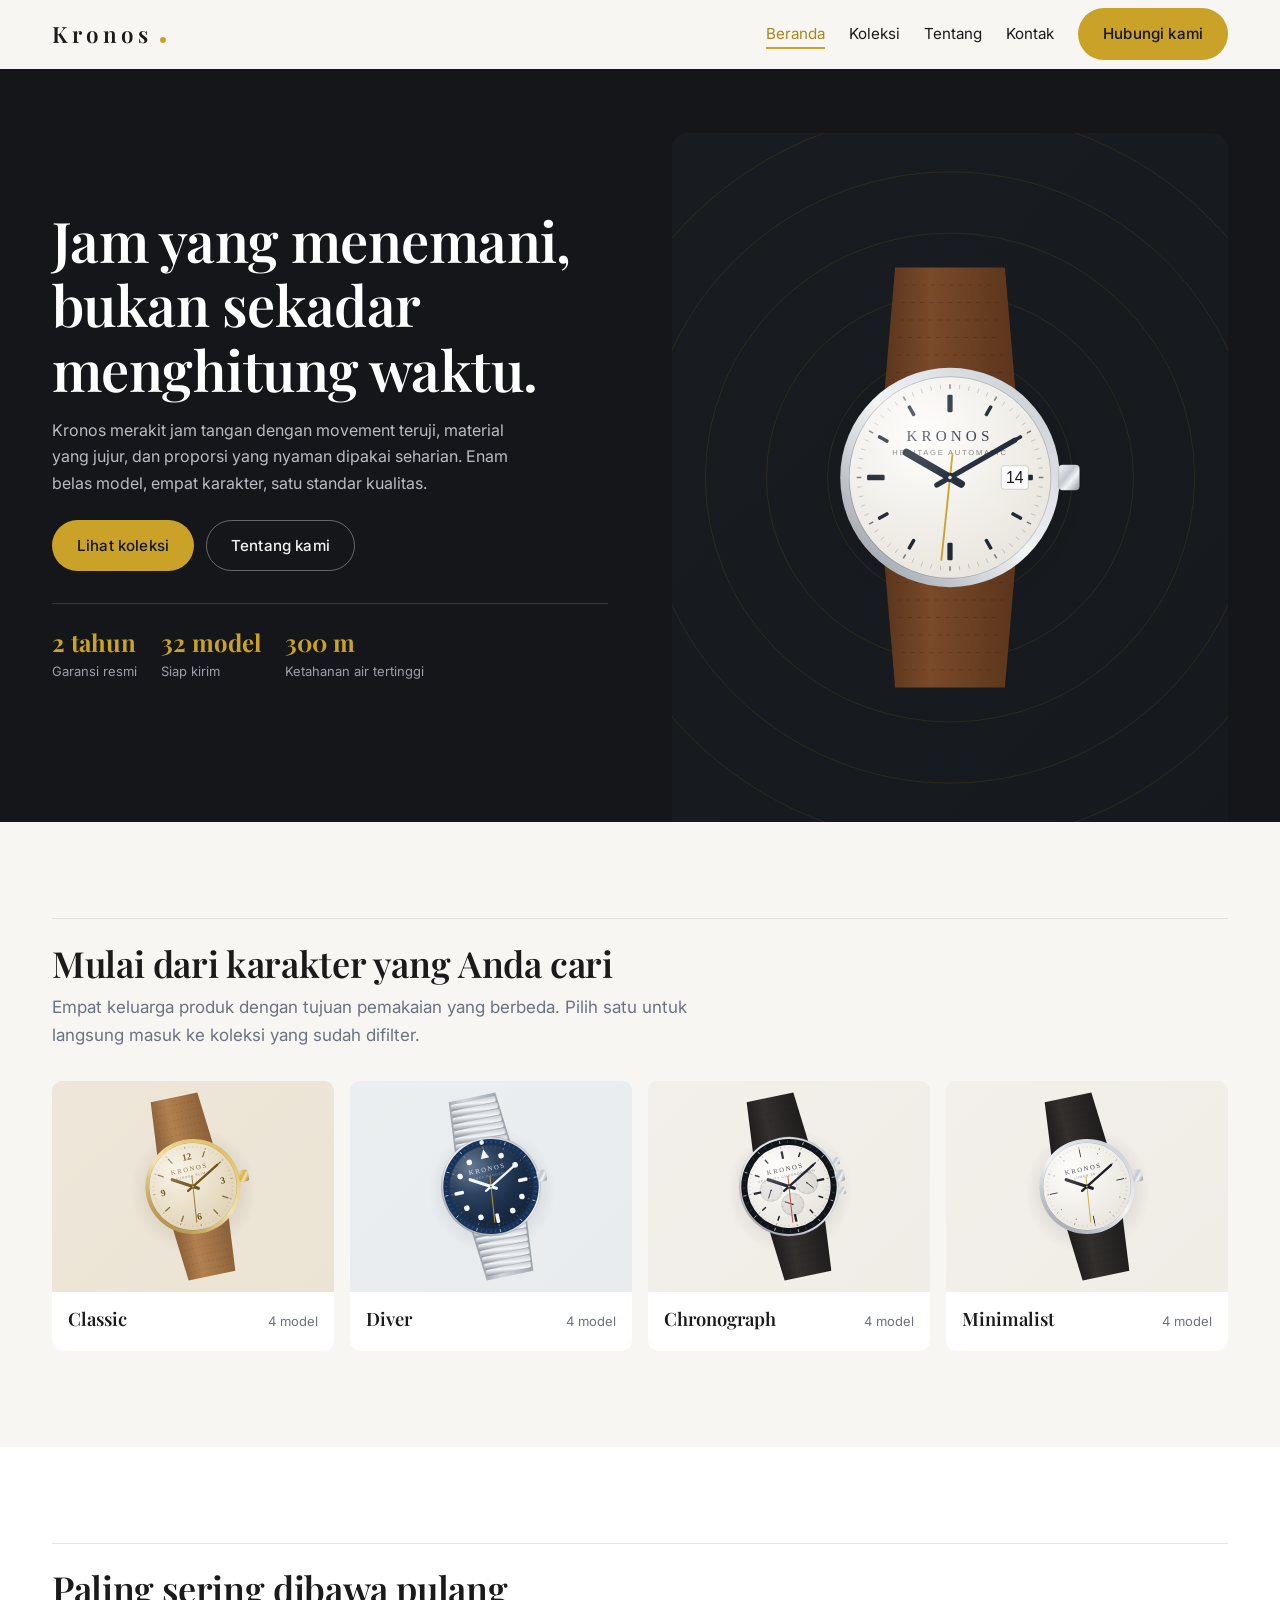
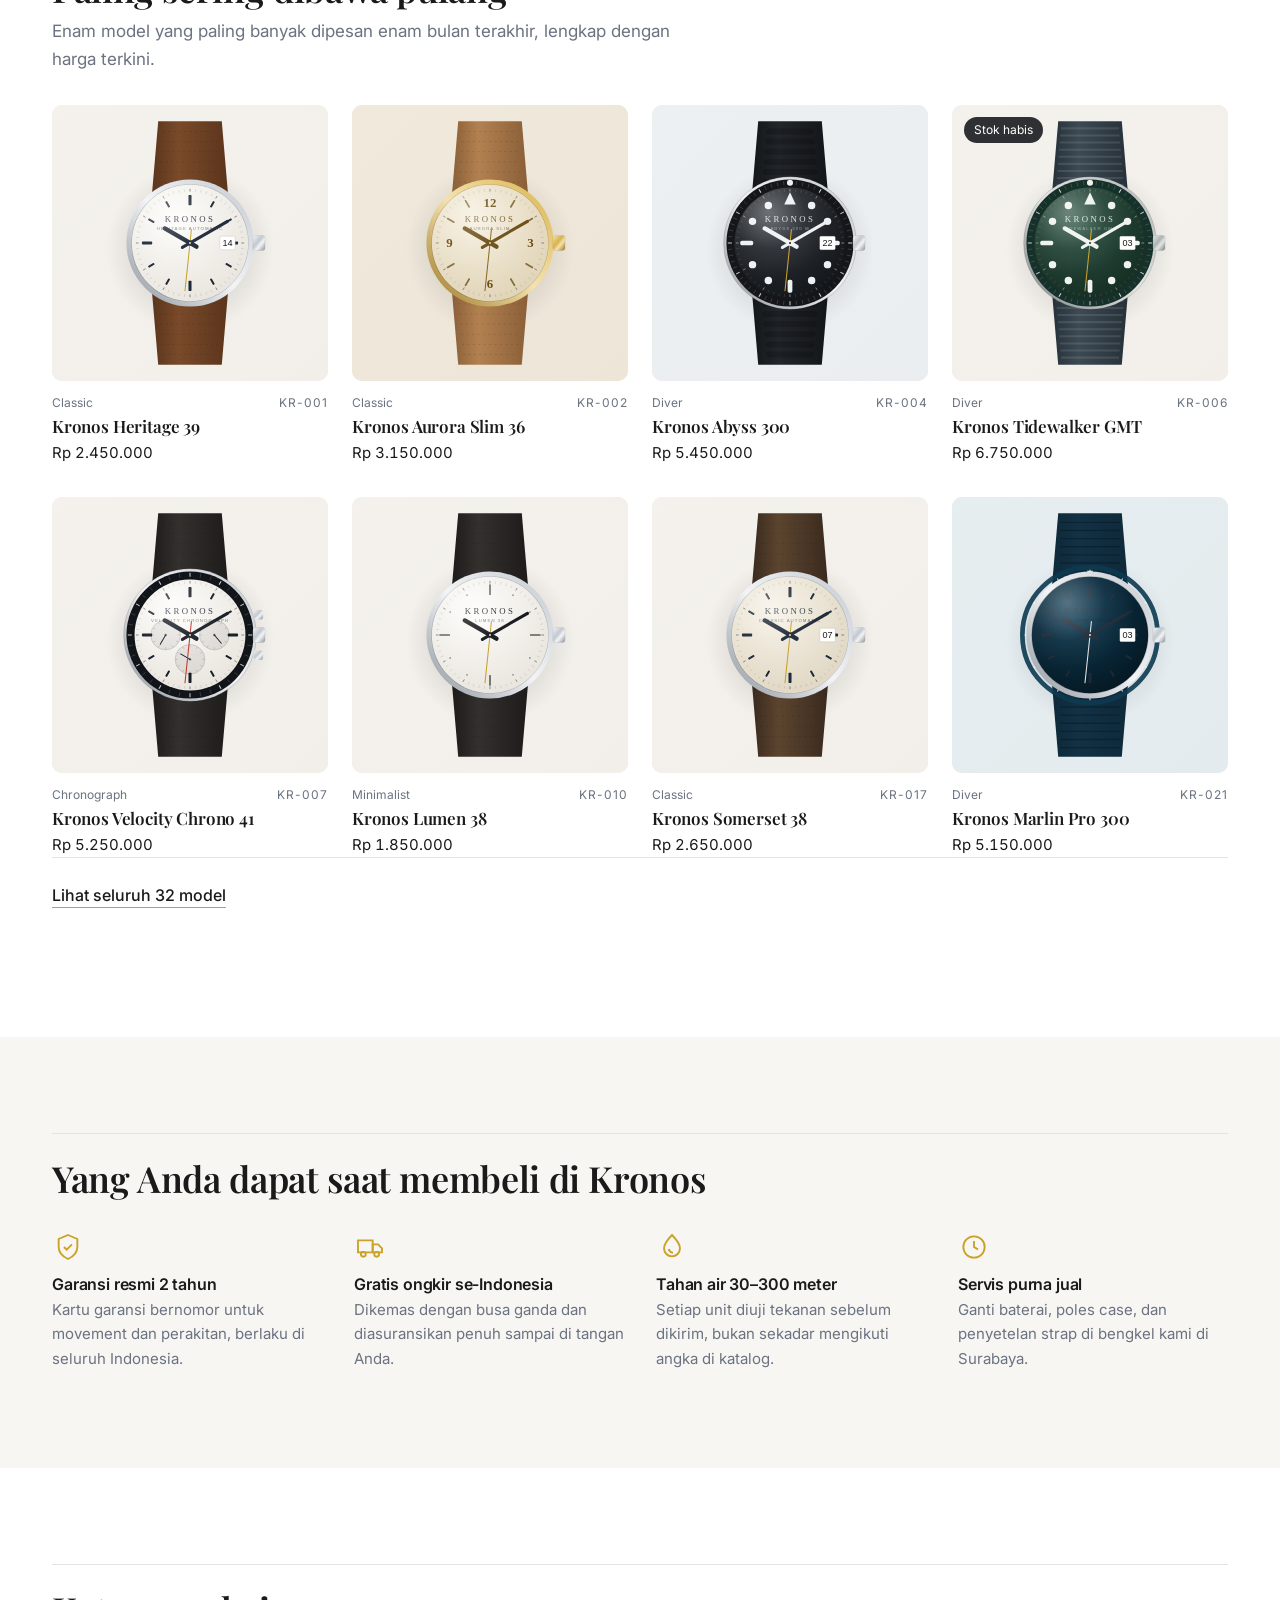
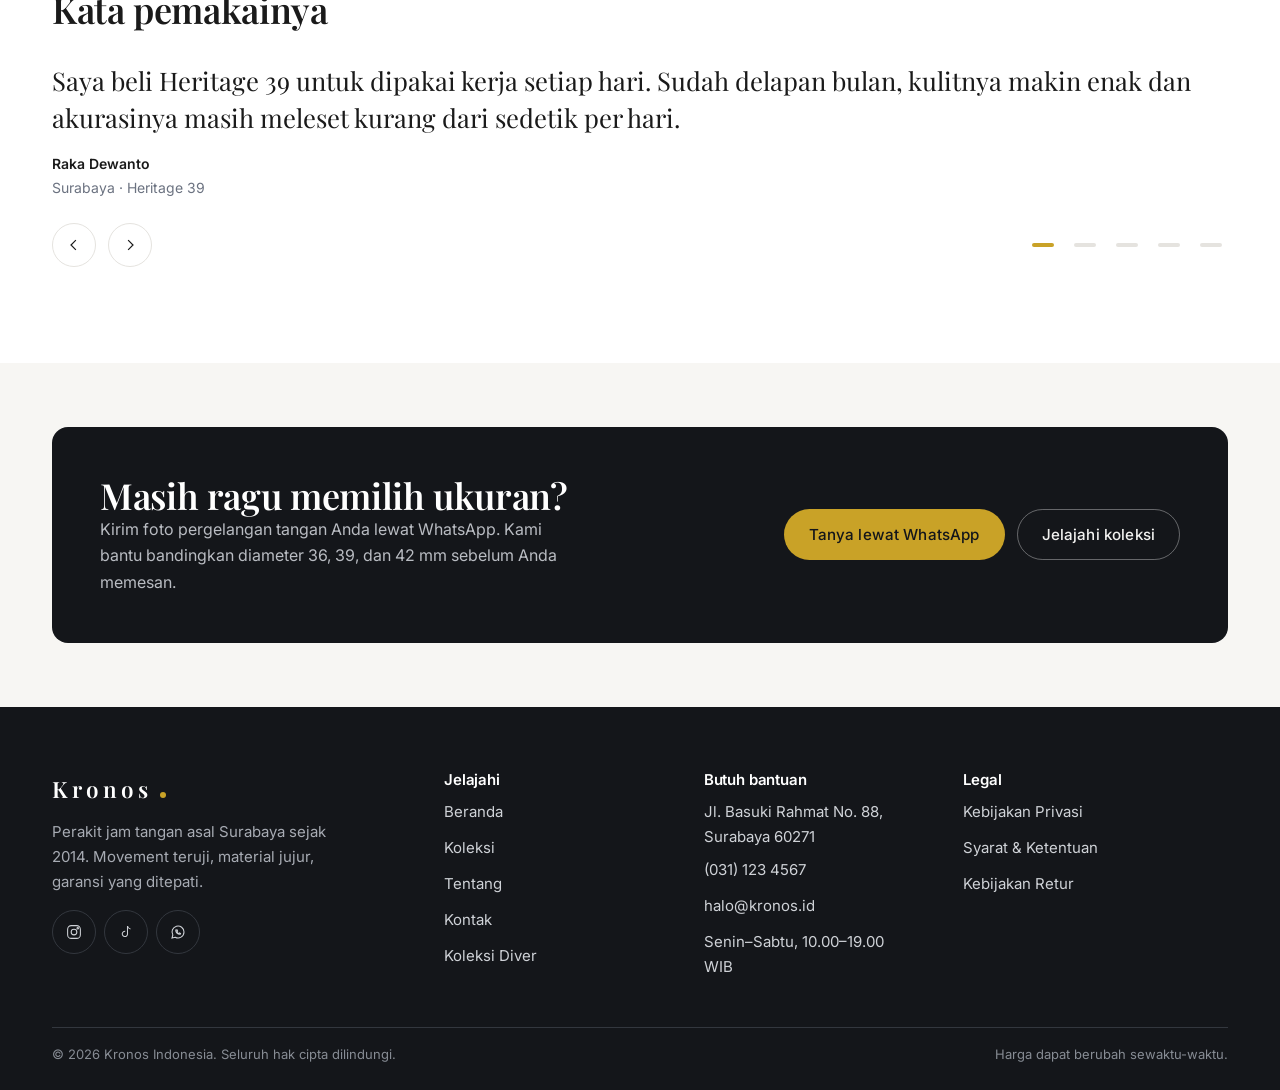
==== index.html @ e84af85e "Pindahkan file ke root folder" ====
<!DOCTYPE html>
<html lang="id">
<head>
<meta charset="UTF-8">
<meta name="viewport" content="width=device-width, initial-scale=1.0">
<title>Kronos — Jam Tangan Premium untuk Setiap Momen</title>
<meta name="description" content="Temukan koleksi jam tangan premium Kronos dengan desain abadi dan garansi resmi 2 tahun.">
<meta name="theme-color" content="#14161A">
<meta property="og:type" content="website">
<meta property="og:site_name" content="Kronos">
<meta property="og:title" content="Kronos — Jam Tangan Premium untuk Setiap Momen">
<meta property="og:description" content="Koleksi jam tangan classic, diver, chronograph, dan minimalist dengan garansi resmi 2 tahun.">
<meta property="og:image" content="assets/img/hero-kronos.svg">
<meta name="twitter:card" content="summary_large_image">
<link rel="preconnect" href="https://fonts.googleapis.com">
<link rel="preconnect" href="https://fonts.gstatic.com" crossorigin>
<link href="https://fonts.googleapis.com/css2?family=Inter:wght@400;500;600&family=Playfair+Display:wght@500;600&display=swap" rel="stylesheet">
<link rel="icon" type="image/svg+xml" href="assets/img/favicon.svg">
<link rel="stylesheet" href="css/style.css">
</head>
<body>

<a class="lewati" href="#konten">Lompat ke konten utama</a>

<header class="situs-header">
  <div class="pembungkus situs-header__isi">
    <a class="logo" href="index.html">Kronos<span class="logo__titik" aria-hidden="true"></span></a>
    <button class="hamburger" type="button" aria-expanded="false" aria-controls="menu-utama" aria-label="Buka menu">
      <span aria-hidden="true"></span><span aria-hidden="true"></span><span aria-hidden="true"></span>
    </button>
    <nav class="nav" id="menu-utama" aria-label="Navigasi utama">
      <a class="nav__tautan" href="index.html">Beranda</a>
      <a class="nav__tautan" href="koleksi.html">Koleksi</a>
      <a class="nav__tautan" href="tentang.html">Tentang</a>
      <a class="nav__tautan" href="kontak.html">Kontak</a>
      <a class="tombol tombol--utama nav__cta" href="kontak.html">Hubungi kami</a>
    </nav>
  </div>
</header>
<button class="tirai" type="button" hidden aria-label="Tutup menu"></button>

<main id="konten">

  <!-- Hero -->
  <section class="hero">
    <div class="pembungkus hero__grid">
      <div class="hero__teks">
        <h1>Jam yang menemani, bukan sekadar menghitung waktu.</h1>
        <p>Kronos merakit jam tangan dengan movement teruji, material yang jujur, dan proporsi yang nyaman dipakai seharian. Enam belas model, empat karakter, satu standar kualitas.</p>
        <div class="hero__aksi">
          <a class="tombol tombol--utama" href="koleksi.html">Lihat koleksi</a>
          <a class="tombol tombol--garis" href="tentang.html">Tentang kami</a>
        </div>
        <ul class="hero__fakta">
          <li><strong>2 tahun</strong><span>Garansi resmi</span></li>
          <li><strong>32 model</strong><span>Siap kirim</span></li>
          <li><strong>300 m</strong><span>Ketahanan air tertinggi</span></li>
        </ul>
      </div>
      <div class="hero__jam">
        <img src="assets/img/hero-kronos.svg" alt="Kronos Heritage 39 dengan dial putih dan strap kulit cokelat" width="1000" height="1240">
      </div>
    </div>
  </section>

  <!-- Kategori unggulan -->
  <section class="bagian" aria-labelledby="judul-kategori">
    <div class="pembungkus">
      <div class="kepala-bagian" data-reveal>
        <h2 id="judul-kategori">Mulai dari karakter yang Anda cari</h2>
        <p class="lede">Empat keluarga produk dengan tujuan pemakaian yang berbeda. Pilih satu untuk langsung masuk ke koleksi yang sudah difilter.</p>
      </div>
      <div class="kategori-grid" data-reveal>
        <a class="kategori" href="koleksi.html?kategori=classic">
          <img src="assets/img/kategori-classic.svg" alt="Jam tangan classic Kronos dengan angka Romawi" width="840" height="600" loading="lazy">
          <span class="kategori__label"><strong>Classic</strong><span>4 model</span></span>
        </a>
        <a class="kategori" href="koleksi.html?kategori=diver">
          <img src="assets/img/kategori-diver.svg" alt="Jam tangan diver Kronos dengan bezel putar" width="840" height="600" loading="lazy">
          <span class="kategori__label"><strong>Diver</strong><span>4 model</span></span>
        </a>
        <a class="kategori" href="koleksi.html?kategori=chronograph">
          <img src="assets/img/kategori-chronograph.svg" alt="Jam tangan chronograph Kronos dengan tiga subdial" width="840" height="600" loading="lazy">
          <span class="kategori__label"><strong>Chronograph</strong><span>4 model</span></span>
        </a>
        <a class="kategori" href="koleksi.html?kategori=minimalist">
          <img src="assets/img/kategori-minimalist.svg" alt="Jam tangan minimalist Kronos dengan dial polos" width="840" height="600" loading="lazy">
          <span class="kategori__label"><strong>Minimalist</strong><span>4 model</span></span>
        </a>
      </div>
    </div>
  </section>

  <!-- Produk pilihan -->
  <section class="bagian bagian--terang" aria-labelledby="judul-pilihan">
    <div class="pembungkus">
      <div class="kepala-bagian" data-reveal>
        <h2 id="judul-pilihan">Paling sering dibawa pulang</h2>
        <p class="lede">Enam model yang paling banyak dipesan enam bulan terakhir, lengkap dengan harga terkini.</p>
      </div>
      <div class="grid-produk" id="grid-unggulan" data-reveal></div>
      <p class="kepala-bagian" data-reveal><a class="tautan-teks" href="koleksi.html">Lihat seluruh 32 model</a></p>
    </div>
  </section>

  <!-- Value proposition -->
  <section class="bagian" aria-labelledby="judul-keunggulan">
    <div class="pembungkus">
      <div class="kepala-bagian" data-reveal>
        <h2 id="judul-keunggulan">Yang Anda dapat saat membeli di Kronos</h2>
      </div>
      <ul class="keunggulan" data-reveal>
        <li>
          <svg viewBox="0 0 24 24" fill="none" stroke="currentColor" stroke-width="1.4" aria-hidden="true"><path d="M12 3l7 3v6c0 4-3 7.2-7 9-4-1.8-7-5-7-9V6l7-3z"/><path d="M9 12l2 2 4-4"/></svg>
          <div>
            <h3>Garansi resmi 2 tahun</h3>
            <p>Kartu garansi bernomor untuk movement dan perakitan, berlaku di seluruh Indonesia.</p>
          </div>
        </li>
        <li>
          <svg viewBox="0 0 24 24" fill="none" stroke="currentColor" stroke-width="1.4" aria-hidden="true"><path d="M3 7h11v9H3z"/><path d="M14 10h4l3 3v3h-7z"/><circle cx="7" cy="17.5" r="1.8"/><circle cx="17" cy="17.5" r="1.8"/></svg>
          <div>
            <h3>Gratis ongkir se-Indonesia</h3>
            <p>Dikemas dengan busa ganda dan diasuransikan penuh sampai di tangan Anda.</p>
          </div>
        </li>
        <li>
          <svg viewBox="0 0 24 24" fill="none" stroke="currentColor" stroke-width="1.4" aria-hidden="true"><path d="M12 3s6 6.2 6 10a6 6 0 01-12 0c0-3.8 6-10 6-10z"/><path d="M9.5 13.5c.4 1.6 1.6 2.6 3.2 2.8"/></svg>
          <div>
            <h3>Tahan air 30–300 meter</h3>
            <p>Setiap unit diuji tekanan sebelum dikirim, bukan sekadar mengikuti angka di katalog.</p>
          </div>
        </li>
        <li>
          <svg viewBox="0 0 24 24" fill="none" stroke="currentColor" stroke-width="1.4" aria-hidden="true"><circle cx="12" cy="12" r="8"/><path d="M12 7.5V12l3 1.8"/></svg>
          <div>
            <h3>Servis purna jual</h3>
            <p>Ganti baterai, poles case, dan penyetelan strap di bengkel kami di Surabaya.</p>
          </div>
        </li>
      </ul>
    </div>
  </section>

  <!-- Testimoni -->
  <section class="bagian bagian--terang" aria-labelledby="judul-testimoni">
    <div class="pembungkus">
      <div class="kepala-bagian" data-reveal>
        <h2 id="judul-testimoni">Kata pemakainya</h2>
      </div>
      <div class="slider" data-reveal>
        <div class="slider__jalur" id="testimoni-jalur"></div>
        <div class="slider__kendali">
          <button class="slider__tombol" type="button" id="testimoni-sebelum" aria-label="Testimoni sebelumnya">
            <svg viewBox="0 0 24 24" width="18" height="18" fill="none" stroke="currentColor" stroke-width="1.6" aria-hidden="true"><path d="M14.5 5.5L8 12l6.5 6.5"/></svg>
          </button>
          <button class="slider__tombol" type="button" id="testimoni-sesudah" aria-label="Testimoni berikutnya">
            <svg viewBox="0 0 24 24" width="18" height="18" fill="none" stroke="currentColor" stroke-width="1.6" aria-hidden="true"><path d="M9.5 5.5L16 12l-6.5 6.5"/></svg>
          </button>
          <div class="slider__titik" id="testimoni-titik"></div>
        </div>
      </div>
    </div>
  </section>

  <!-- Banner CTA penutup -->
  <section class="bagian bagian--rapat">
    <div class="pembungkus">
      <div class="banner" data-reveal>
        <div>
          <h2>Masih ragu memilih ukuran?</h2>
          <p>Kirim foto pergelangan tangan Anda lewat WhatsApp. Kami bantu bandingkan diameter 36, 39, dan 42 mm sebelum Anda memesan.</p>
        </div>
        <div class="banner__aksi">
          <a class="tombol tombol--utama" href="https://wa.me/6281234567890" target="_blank" rel="noopener">Tanya lewat WhatsApp</a>
          <a class="tombol tombol--garis" href="koleksi.html">Jelajahi koleksi</a>
        </div>
      </div>
    </div>
  </section>

</main>

<footer class="situs-footer">
  <div class="pembungkus">
    <div class="footer__grid">
      <div class="footer__brand">
        <span class="logo">Kronos<span class="logo__titik" aria-hidden="true"></span></span>
        <p>Perakit jam tangan asal Surabaya sejak 2014. Movement teruji, material jujur, garansi yang ditepati.</p>
        <ul class="sosial">
          <li><a href="https://instagram.com" target="_blank" rel="noopener" aria-label="Instagram Kronos">
            <svg viewBox="0 0 24 24" width="18" height="18" fill="none" stroke="currentColor" stroke-width="1.4" aria-hidden="true"><rect x="3.5" y="3.5" width="17" height="17" rx="5"/><circle cx="12" cy="12" r="3.8"/><circle cx="17" cy="7" r="1"/></svg>
          </a></li>
          <li><a href="https://tiktok.com" target="_blank" rel="noopener" aria-label="TikTok Kronos">
            <svg viewBox="0 0 24 24" width="18" height="18" fill="none" stroke="currentColor" stroke-width="1.4" aria-hidden="true"><path d="M14 4v10.5a3.5 3.5 0 11-3-3.46"/><path d="M14 4c.4 2.2 1.9 3.6 4 3.9"/></svg>
          </a></li>
          <li><a href="https://wa.me/6281234567890" target="_blank" rel="noopener" aria-label="WhatsApp Kronos">
            <svg viewBox="0 0 24 24" width="18" height="18" fill="none" stroke="currentColor" stroke-width="1.4" aria-hidden="true"><path d="M20 12a8 8 0 01-11.8 7L4 20l1.1-4A8 8 0 1120 12z"/><path d="M9 9.5c0 3 2.5 5.5 5.5 5.5.6 0 1-.4 1-1l-1.6-.8-1 1c-1-.5-1.9-1.4-2.4-2.4l1-1L10.7 9c-.6 0-1 .4-1 .5z"/></svg>
          </a></li>
        </ul>
      </div>
      <nav class="footer__nav" aria-label="Navigasi footer">
        <h3>Jelajahi</h3>
        <ul class="footer__daftar">
          <li><a href="index.html">Beranda</a></li>
          <li><a href="koleksi.html">Koleksi</a></li>
          <li><a href="tentang.html">Tentang</a></li>
          <li><a href="kontak.html">Kontak</a></li>
          <li><a href="koleksi.html?kategori=diver">Koleksi Diver</a></li>
        </ul>
      </nav>
      <div class="footer__kontak">
        <h3>Butuh bantuan</h3>
        <ul class="footer__daftar">
          <li>Jl. Basuki Rahmat No. 88, Surabaya 60271</li>
          <li><a href="tel:+62311234567">(031) 123 4567</a></li>
          <li><a href="mailto:halo@kronos.id">halo@kronos.id</a></li>
          <li>Senin–Sabtu, 10.00–19.00 WIB</li>
        </ul>
      </div>
      <div class="footer__kontak">
        <h3>Legal</h3>
        <ul class="footer__daftar">
          <li><a href="kebijakan-privasi.html">Kebijakan Privasi</a></li>
          <li><a href="syarat-ketentuan.html">Syarat &amp; Ketentuan</a></li>
          <li><a href="kebijakan-retur.html">Kebijakan Retur</a></li>
        </ul>
      </div>
    </div>
    <div class="footer__bawah">
      <span>© <span data-tahun>2026</span> Kronos Indonesia. Seluruh hak cipta dilindungi.</span>
      <span>Harga dapat berubah sewaktu-waktu.</span>
    </div>
  </div>
</footer>

<button class="ke-atas" type="button" aria-label="Kembali ke atas halaman">
  <svg viewBox="0 0 24 24" width="18" height="18" fill="none" stroke="currentColor" stroke-width="1.6" aria-hidden="true"><path d="M12 19V6"/><path d="M6 11.5L12 5.5l6 6"/></svg>
</button>

<script src="js/main.js"></script>
</body>
</html>
---- css/style.css ----
/* ==========================================================================
   KRONOS — style.css
   Satu-satunya file CSS. Ditulis mobile-first.

   Daftar isi
   1.  Token & variabel
   2.  Reset & elemen dasar
   3.  Tipografi & utilitas layout
   4.  Tombol
   5.  Header & navigasi
   6.  Footer
   7.  Tombol kembali ke atas
   8.  Animasi reveal
   9.  Beranda — hero
   10. Beranda — kategori
   11. Kartu & grid produk
   12. Beranda — keunggulan, testimoni, banner CTA
   13. Koleksi — toolbar filter
   14. Detail produk
   15. Tentang
   16. Kontak
   17. Penyesuaian layar besar
   ========================================================================== */

/* ==========================================================================
   1. TOKEN & VARIABEL
   ========================================================================== */

:root {
  /* Warna */
  --c-primary: #14161a;
  --c-primary-soft: #21242a;
  --c-brass: #c9a227;
  --c-brass-dark: #a9871a;
  --c-bg: #f7f6f3;
  --c-surface: #ffffff;
  --c-surface-alt: #efece6;
  --c-text: #1a1a1a;
  --c-muted: #6b7280;
  --c-border: #e5e3df;
  --c-border-dark: #33373e;
  --c-success: #2e7d53;
  --c-error: #c0392b;

  /* Tipografi */
  --f-judul: "Playfair Display", "Iowan Old Style", Georgia, "Times New Roman", serif;
  --f-teks: "Inter", -apple-system, BlinkMacSystemFont, "Segoe UI", Roboto, Helvetica, Arial, sans-serif;

  /* Jarak */
  --s-1: 0.25rem;
  --s-2: 0.5rem;
  --s-3: 0.75rem;
  --s-4: 1rem;
  --s-5: 1.5rem;
  --s-6: 2rem;
  --s-7: 3rem;
  --s-8: 4rem;
  --s-9: 6rem;

  /* Bentuk */
  --r-sm: 6px;
  --r-md: 10px;
  --r-lg: 16px;
  --r-pil: 999px;

  /* Bayangan & transisi */
  --bayang-1: 0 1px 2px rgba(20, 22, 26, 0.05);
  --bayang-2: 0 10px 30px rgba(20, 22, 26, 0.09);
  --transisi: 0.25s ease;

  /* Layout */
  --lebar: 1240px;
  --tinggi-header: 68px;
}

/* ==========================================================================
   2. RESET & ELEMEN DASAR
   ========================================================================== */

*,
*::before,
*::after {
  box-sizing: border-box;
}

html {
  scroll-behavior: smooth;
  -webkit-text-size-adjust: 100%;
}

body {
  margin: 0;
  background-color: var(--c-bg);
  color: var(--c-text);
  font-family: var(--f-teks);
  font-size: 1rem;
  line-height: 1.65;
  overflow-x: hidden;
}

body.terkunci {
  overflow: hidden;
}

[hidden] {
  display: none !important;
}

img,
svg {
  max-width: 100%;
  height: auto;
  display: block;
}

a {
  color: inherit;
  text-decoration: none;
}

button,
input,
select,
textarea {
  font: inherit;
  color: inherit;
}

:focus-visible {
  outline: 3px solid var(--c-brass);
  outline-offset: 3px;
  border-radius: var(--r-sm);
}

::selection {
  background: var(--c-brass);
  color: var(--c-primary);
}

/* ==========================================================================
   3. TIPOGRAFI & UTILITAS LAYOUT
   ========================================================================== */

h1,
h2,
h3,
h4 {
  font-family: var(--f-judul);
  font-weight: 600;
  line-height: 1.15;
  margin: 0 0 var(--s-4);
  letter-spacing: -0.01em;
}

h1 {
  font-size: clamp(2rem, 5vw, 3.5rem);
}

h2 {
  font-size: clamp(1.5rem, 3.5vw, 2.25rem);
}

h3 {
  font-size: clamp(1.1rem, 2vw, 1.35rem);
}

p {
  margin: 0 0 var(--s-4);
}

small,
.kecil {
  font-size: 0.875rem;
}

.lede {
  color: var(--c-muted);
  max-width: 58ch;
  font-size: 1.0625rem;
}

.pembungkus {
  width: 100%;
  max-width: var(--lebar);
  margin-inline: auto;
  padding-inline: var(--s-4);
}

.bagian {
  padding-block: var(--s-8);
}

.bagian--rapat {
  padding-block: var(--s-7);
}

.bagian--gelap {
  background: var(--c-primary);
  color: #f2f2f0;
}

.bagian--terang {
  background: var(--c-surface);
}

.kepala-bagian {
  border-top: 1px solid var(--c-border);
  padding-top: var(--s-5);
  margin-bottom: var(--s-6);
}

.bagian--gelap .kepala-bagian {
  border-top-color: var(--c-border-dark);
}

.kepala-bagian h2 {
  margin-bottom: var(--s-2);
}

.kepala-bagian p {
  margin-bottom: 0;
}

.bagian--gelap .lede {
  color: #b9bcc2;
}

.tautan-teks {
  color: var(--c-text);
  border-bottom: 1px solid var(--c-brass);
  padding-bottom: 2px;
  font-weight: 500;
  transition: color var(--transisi), border-color var(--transisi);
}

.tautan-teks:hover {
  color: var(--c-brass-dark);
}

.bagian--gelap .tautan-teks {
  color: #f2f2f0;
}

.lewati {
  position: absolute;
  left: -9999px;
  top: 0;
  background: var(--c-primary);
  color: #fff;
  padding: var(--s-3) var(--s-4);
  z-index: 200;
}

.lewati:focus {
  left: var(--s-4);
  top: var(--s-2);
}

.sr-only {
  position: absolute;
  width: 1px;
  height: 1px;
  padding: 0;
  margin: -1px;
  overflow: hidden;
  clip: rect(0 0 0 0);
  white-space: nowrap;
  border: 0;
}

/* ==========================================================================
   4. TOMBOL
   ========================================================================== */

.tombol {
  display: inline-flex;
  align-items: center;
  justify-content: center;
  gap: var(--s-2);
  min-height: 46px;
  padding: var(--s-3) var(--s-5);
  border: 1px solid transparent;
  border-radius: var(--r-pil);
  font-size: 0.95rem;
  font-weight: 500;
  letter-spacing: 0.01em;
  cursor: pointer;
  text-align: center;
  transition: background-color var(--transisi), color var(--transisi),
    border-color var(--transisi), transform var(--transisi);
}

.tombol--utama {
  background: var(--c-brass);
  color: var(--c-primary);
}

.tombol--utama:hover {
  background: var(--c-brass-dark);
  color: #fff;
}

.tombol--gelap {
  background: var(--c-primary);
  color: #fff;
}

.tombol--gelap:hover {
  background: var(--c-primary-soft);
}

.tombol--garis {
  border-color: var(--c-border);
  background: transparent;
  color: var(--c-text);
}

.tombol--garis:hover {
  border-color: var(--c-primary);
}

.bagian--gelap .tombol--garis,
.banner .tombol--garis,
.hero .tombol--garis {
  border-color: rgba(255, 255, 255, 0.35);
  color: #f2f2f0;
}

.bagian--gelap .tombol--garis:hover,
.banner .tombol--garis:hover,
.hero .tombol--garis:hover {
  border-color: var(--c-brass);
  color: var(--c-brass);
}

.tombol--penuh {
  width: 100%;
}

.tombol[aria-disabled="true"] {
  opacity: 0.55;
  pointer-events: none;
}

/* ==========================================================================
   5. HEADER & NAVIGASI
   ========================================================================== */

.situs-header {
  position: sticky;
  top: 0;
  z-index: 100;
  background: var(--c-bg);
  border-bottom: 1px solid transparent;
  transform: translateY(0);
  transition: border-color var(--transisi), background-color var(--transisi),
    box-shadow var(--transisi), transform 0.32s ease;
}

.situs-header--tertaut {
  border-bottom-color: var(--c-border);
  box-shadow: var(--bayang-1);
}

.situs-header--tersembunyi {
  transform: translateY(-100%);
}

@media (prefers-reduced-motion: reduce) {
  .situs-header {
    transition: border-color var(--transisi), background-color var(--transisi);
  }
}

.situs-header__isi {
  display: flex;
  align-items: center;
  justify-content: space-between;
  gap: var(--s-4);
  min-height: var(--tinggi-header);
}

.logo {
  display: inline-flex;
  align-items: baseline;
  gap: var(--s-2);
  font-family: var(--f-judul);
  font-size: 1.4rem;
  font-weight: 600;
  letter-spacing: 0.18em;
}

.logo__titik {
  width: 6px;
  height: 6px;
  border-radius: 50%;
  background: var(--c-brass);
  display: inline-block;
}

.logo__tag {
  font-family: var(--f-teks);
  font-size: 0.6875rem;
  letter-spacing: 0.22em;
  color: var(--c-muted);
}

/* Hamburger */
.hamburger {
  display: inline-flex;
  flex-direction: column;
  justify-content: center;
  gap: 5px;
  width: 46px;
  height: 46px;
  padding: 0 11px;
  background: none;
  border: 1px solid var(--c-border);
  border-radius: var(--r-pil);
  cursor: pointer;
}

.hamburger span {
  display: block;
  height: 1.5px;
  background: var(--c-text);
  transition: transform var(--transisi), opacity var(--transisi);
}

.hamburger[aria-expanded="true"] span:nth-child(1) {
  transform: translateY(6.5px) rotate(45deg);
}

.hamburger[aria-expanded="true"] span:nth-child(2) {
  opacity: 0;
}

.hamburger[aria-expanded="true"] span:nth-child(3) {
  transform: translateY(-6.5px) rotate(-45deg);
}

/* Navigasi mobile: panel geser */
.nav {
  position: fixed;
  inset: 0 0 0 auto;
  width: min(84vw, 340px);
  background: var(--c-surface);
  border-left: 1px solid var(--c-border);
  padding: calc(var(--tinggi-header) + var(--s-5)) var(--s-5) var(--s-6);
  transform: translateX(100%);
  transition: transform 0.3s ease;
  overflow-y: auto;
  z-index: 110;
  display: flex;
  flex-direction: column;
  gap: var(--s-2);
}

.nav--terbuka {
  transform: translateX(0);
}

.nav__tautan {
  display: flex;
  align-items: center;
  min-height: 48px;
  padding: var(--s-2) 0;
  font-size: 1.05rem;
  border-bottom: 1px solid var(--c-border);
  transition: color var(--transisi);
}

.nav__tautan--aktif {
  color: var(--c-brass-dark);
}

.nav__cta {
  margin-top: var(--s-4);
}

.tirai {
  position: fixed;
  inset: 0;
  background: rgba(20, 22, 26, 0.45);
  z-index: 95;
  border: 0;
  padding: 0;
  cursor: pointer;
}

@media (min-width: 768px) {
  .hamburger,
  .tirai {
    display: none;
  }

  .nav {
    position: static;
    width: auto;
    transform: none;
    background: none;
    border: 0;
    padding: 0;
    flex-direction: row;
    align-items: center;
    gap: var(--s-5);
    z-index: auto;
  }

  .nav__tautan {
    min-height: 40px;
    border-bottom: 0;
    font-size: 0.95rem;
    position: relative;
  }

  .nav__tautan::after {
    content: "";
    position: absolute;
    left: 0;
    right: 100%;
    bottom: 6px;
    height: 1.5px;
    background: var(--c-brass);
    transition: right var(--transisi);
  }

  .nav__tautan:hover::after,
  .nav__tautan--aktif::after {
    right: 0;
  }

  .nav__cta {
    margin-top: 0;
  }
}

/* ==========================================================================
   6. FOOTER
   ========================================================================== */

.situs-footer {
  background: var(--c-primary);
  color: #cfd2d7;
  padding-block: var(--s-8) var(--s-5);
  font-size: 0.9375rem;
}

.situs-footer h3 {
  font-family: var(--f-teks);
  font-size: 0.9375rem;
  font-weight: 600;
  color: #fff;
  margin-bottom: var(--s-3);
}

.footer__grid {
  display: grid;
  gap: var(--s-6);
}

.footer__brand .logo {
  color: #fff;
  margin-bottom: var(--s-3);
}

.footer__brand p {
  max-width: 34ch;
  color: #a7abb3;
}

.footer__daftar {
  list-style: none;
  margin: 0;
  padding: 0;
  display: grid;
  gap: var(--s-2);
}

.footer__daftar a {
  display: inline-block;
  min-height: 28px;
  transition: color var(--transisi);
}

.footer__daftar a:hover {
  color: var(--c-brass);
}

.sosial {
  display: flex;
  gap: var(--s-2);
  list-style: none;
  margin: var(--s-4) 0 0;
  padding: 0;
}

.sosial a {
  display: inline-flex;
  align-items: center;
  justify-content: center;
  width: 44px;
  height: 44px;
  border: 1px solid var(--c-border-dark);
  border-radius: 50%;
  transition: border-color var(--transisi), color var(--transisi);
}

.sosial a:hover {
  border-color: var(--c-brass);
  color: var(--c-brass);
}

.footer__bawah {
  margin-top: var(--s-7);
  padding-top: var(--s-4);
  border-top: 1px solid var(--c-border-dark);
  display: flex;
  flex-wrap: wrap;
  gap: var(--s-2) var(--s-5);
  justify-content: space-between;
  color: #878c94;
  font-size: 0.8125rem;
}

@media (min-width: 640px) {
  .footer__grid {
    grid-template-columns: 1.3fr 0.8fr 0.8fr 1fr;
    gap: var(--s-7);
  }
}

/* ==========================================================================
   7. TOMBOL KEMBALI KE ATAS
   ========================================================================== */

.ke-atas {
  position: fixed;
  right: var(--s-4);
  bottom: var(--s-4);
  width: 46px;
  height: 46px;
  border-radius: 50%;
  border: 1px solid var(--c-border);
  background: var(--c-surface);
  color: var(--c-text);
  box-shadow: var(--bayang-2);
  cursor: pointer;
  display: grid;
  place-items: center;
  opacity: 0;
  visibility: hidden;
  transform: translateY(10px);
  transition: opacity var(--transisi), transform var(--transisi), visibility var(--transisi);
  z-index: 90;
}

.ke-atas--tampil {
  opacity: 1;
  visibility: visible;
  transform: translateY(0);
}

/* ==========================================================================
   8. ANIMASI REVEAL
   ========================================================================== */

[data-reveal] {
  opacity: 0;
  transform: translateY(14px);
  transition: opacity 0.6s ease, transform 0.6s ease;
}

[data-reveal].tampil {
  opacity: 1;
  transform: none;
}

@media (prefers-reduced-motion: reduce) {
  html {
    scroll-behavior: auto;
  }

  *,
  *::before,
  *::after {
    animation-duration: 0.001ms !important;
    transition-duration: 0.001ms !important;
  }

  [data-reveal] {
    opacity: 1;
    transform: none;
  }
}

/* ==========================================================================
   9. BERANDA — HERO
   ========================================================================== */

.hero {
  background: var(--c-primary);
  color: #f2f2f0;
  padding-block: var(--s-7) 0;
  overflow: hidden;
}

.hero__grid {
  display: grid;
  gap: var(--s-6);
  align-items: center;
}

.hero__jam {
  order: -1;
  justify-self: center;
  width: min(100%, 420px);
}

.hero__jam img {
  width: 100%;
  border-radius: var(--r-lg) var(--r-lg) 0 0;
}

.hero h1 {
  color: #fff;
  margin-bottom: var(--s-4);
}

.hero__teks p {
  color: #b9bcc2;
  max-width: 48ch;
}

.hero__aksi {
  display: flex;
  flex-wrap: wrap;
  gap: var(--s-3);
  margin-top: var(--s-5);
}

.hero__fakta {
  display: flex;
  flex-wrap: wrap;
  gap: var(--s-5);
  margin: var(--s-6) 0 var(--s-7);
  padding-top: var(--s-5);
  border-top: 1px solid var(--c-border-dark);
  list-style: none;
  padding-inline: 0;
  padding-bottom: 0;
}

.hero__fakta strong {
  display: block;
  font-family: var(--f-judul);
  font-size: 1.5rem;
  color: var(--c-brass);
  line-height: 1.2;
}

.hero__fakta span {
  font-size: 0.8125rem;
  color: #9ba0a8;
}

@media (min-width: 900px) {
  .hero {
    padding-block: var(--s-8) 0;
  }

  .hero__grid {
    grid-template-columns: 1fr 1fr;
    gap: var(--s-8);
  }

  .hero__jam {
    order: 0;
    width: 100%;
    max-width: none;
  }

  .hero__fakta {
    margin-bottom: var(--s-8);
  }
}

/* ==========================================================================
   10. BERANDA — KATEGORI
   ========================================================================== */

.kategori-grid {
  display: grid;
  gap: var(--s-4);
  grid-template-columns: repeat(2, 1fr);
}

.kategori {
  position: relative;
  display: block;
  border-radius: var(--r-md);
  overflow: hidden;
  background: var(--c-surface-alt);
  transition: transform var(--transisi), box-shadow var(--transisi);
}

.kategori img {
  width: 100%;
  aspect-ratio: 4 / 3;
  object-fit: cover;
}

.kategori__label {
  display: flex;
  align-items: baseline;
  justify-content: space-between;
  gap: var(--s-2);
  padding: var(--s-3) var(--s-4) var(--s-4);
  background: var(--c-surface);
}

.kategori__label strong {
  font-family: var(--f-judul);
  font-size: 1.15rem;
  font-weight: 600;
}

.kategori__label span {
  font-size: 0.8125rem;
  color: var(--c-muted);
}

@media (hover: hover) {
  .kategori:hover {
    transform: translateY(-4px);
    box-shadow: var(--bayang-2);
  }
}

@media (min-width: 900px) {
  .kategori-grid {
    grid-template-columns: repeat(4, 1fr);
  }
}

/* ==========================================================================
   11. KARTU & GRID PRODUK
   ========================================================================== */

.grid-produk {
  display: grid;
  gap: var(--s-5) var(--s-4);
  grid-template-columns: repeat(2, 1fr);
  list-style: none;
  margin: 0;
  padding: 0;
}

.kartu {
  position: relative;
}

.kartu__tautan {
  display: block;
}

.kartu__gambar {
  position: relative;
  border-radius: var(--r-md);
  overflow: hidden;
  background: var(--c-surface-alt);
  aspect-ratio: 1 / 1;
  transition: transform var(--transisi), box-shadow var(--transisi);
}

.kartu__gambar img {
  width: 100%;
  height: 100%;
  object-fit: cover;
  transition: transform 0.45s ease;
}

.kartu__stok {
  position: absolute;
  left: var(--s-3);
  top: var(--s-3);
  background: rgba(20, 22, 26, 0.88);
  color: #fff;
  font-size: 0.75rem;
  padding: 3px 10px;
  border-radius: var(--r-pil);
}

.kartu__isi {
  padding-top: var(--s-3);
}

.kartu__meta {
  display: flex;
  align-items: center;
  gap: var(--s-2);
  justify-content: space-between;
  font-size: 0.75rem;
  color: var(--c-muted);
  margin-bottom: var(--s-1);
}

.kartu__kode {
  letter-spacing: 0.08em;
  color: var(--c-muted);
}

.kartu__nama {
  font-size: 1.0625rem;
  margin-bottom: var(--s-1);
}

.kartu__harga {
  margin: 0;
  font-size: 0.9375rem;
  font-variant-numeric: tabular-nums;
}

@media (hover: hover) {
  .kartu:hover .kartu__gambar {
    transform: translateY(-4px);
    box-shadow: var(--bayang-2);
  }

  .kartu:hover .kartu__gambar img {
    transform: scale(1.06);
  }
}

@media (min-width: 768px) {
  .grid-produk {
    grid-template-columns: repeat(3, 1fr);
    gap: var(--s-6) var(--s-5);
  }
}

@media (min-width: 1024px) {
  .grid-produk {
    grid-template-columns: repeat(4, 1fr);
  }
}

/* ==========================================================================
   12. BERANDA — KEUNGGULAN, TESTIMONI, BANNER CTA
   ========================================================================== */

.keunggulan {
  display: grid;
  gap: var(--s-5);
  list-style: none;
  margin: 0;
  padding: 0;
}

.keunggulan li {
  display: grid;
  grid-template-columns: 40px 1fr;
  gap: var(--s-4);
  align-items: start;
}

.keunggulan svg {
  width: 32px;
  height: 32px;
  color: var(--c-brass);
}

.keunggulan h3 {
  font-family: var(--f-teks);
  font-size: 1rem;
  font-weight: 600;
  margin-bottom: var(--s-1);
}

.keunggulan p {
  margin: 0;
  color: var(--c-muted);
  font-size: 0.9375rem;
}

@media (min-width: 700px) {
  .keunggulan {
    grid-template-columns: repeat(2, 1fr);
    gap: var(--s-6);
  }
}

@media (min-width: 1024px) {
  .keunggulan {
    grid-template-columns: repeat(4, 1fr);
  }

  .keunggulan li {
    grid-template-columns: 1fr;
    gap: var(--s-3);
  }
}

/* Slider testimoni */
.slider {
  overflow: hidden;
}

.slider__jalur {
  display: flex;
  transition: transform 0.45s ease;
}

.testimoni {
  flex: 0 0 100%;
  margin: 0;
  padding-right: var(--s-2);
}

.testimoni blockquote {
  margin: 0 0 var(--s-4);
  font-family: var(--f-judul);
  font-size: clamp(1.15rem, 2.6vw, 1.6rem);
  line-height: 1.45;
}

.testimoni blockquote p {
  margin: 0;
}

.testimoni figcaption {
  display: flex;
  flex-direction: column;
  font-size: 0.875rem;
}

.testimoni__nama {
  font-weight: 600;
}

.testimoni__detail {
  color: var(--c-muted);
}

.slider__kendali {
  display: flex;
  align-items: center;
  gap: var(--s-3);
  margin-top: var(--s-5);
}

.slider__tombol {
  width: 44px;
  height: 44px;
  border-radius: 50%;
  border: 1px solid var(--c-border);
  background: transparent;
  cursor: pointer;
  display: grid;
  place-items: center;
  transition: border-color var(--transisi), background-color var(--transisi);
}

.slider__tombol:hover {
  border-color: var(--c-primary);
  background: var(--c-surface);
}

.slider__titik {
  display: flex;
  gap: var(--s-2);
  margin-left: auto;
}

.titik {
  width: 34px;
  height: 44px;
  padding: 0;
  border: 0;
  background: none;
  cursor: pointer;
  position: relative;
}

.titik::after {
  content: "";
  position: absolute;
  inset: 20px 6px;
  background: var(--c-border);
  border-radius: var(--r-pil);
  transition: background-color var(--transisi);
}

.titik--aktif::after {
  background: var(--c-brass);
}

/* Banner CTA penutup */
.banner {
  background: var(--c-primary);
  color: #f2f2f0;
  border-radius: var(--r-lg);
  padding: var(--s-6) var(--s-5);
  display: grid;
  gap: var(--s-4);
}

.banner h2 {
  color: #fff;
  margin-bottom: 0;
}

.banner p {
  color: #b9bcc2;
  margin: 0;
  max-width: 46ch;
}

.banner__aksi {
  display: flex;
  flex-wrap: wrap;
  gap: var(--s-3);
}

@media (min-width: 900px) {
  .banner {
    grid-template-columns: 1.3fr auto;
    align-items: center;
    padding: var(--s-7);
  }

  .banner__aksi {
    justify-content: flex-end;
  }
}

/* ==========================================================================
   13. KOLEKSI — TOOLBAR FILTER
   ========================================================================== */

.halaman-kepala {
  padding-block: var(--s-6) var(--s-5);
}

.remah {
  font-size: 0.8125rem;
  color: var(--c-muted);
  margin-bottom: var(--s-3);
}

.remah a:hover {
  color: var(--c-brass-dark);
}

.remah span {
  margin-inline: var(--s-1);
}

.toolbar {
  display: grid;
  gap: var(--s-4);
  padding-bottom: var(--s-5);
  border-bottom: 1px solid var(--c-border);
  margin-bottom: var(--s-5);
}

.filter {
  display: flex;
  flex-wrap: wrap;
  gap: var(--s-2);
}

.filter__tombol {
  min-height: 44px;
  padding: var(--s-2) var(--s-4);
  border: 1px solid var(--c-border);
  border-radius: var(--r-pil);
  background: transparent;
  cursor: pointer;
  font-size: 0.9rem;
  transition: background-color var(--transisi), border-color var(--transisi), color var(--transisi);
}

.filter__tombol:hover {
  border-color: var(--c-primary);
}

.filter__tombol--aktif {
  background: var(--c-primary);
  border-color: var(--c-primary);
  color: #fff;
}

.kendali {
  display: grid;
  gap: var(--s-3);
}

.bidang-cari {
  position: relative;
}

.bidang-cari svg {
  position: absolute;
  left: 14px;
  top: 50%;
  transform: translateY(-50%);
  width: 18px;
  height: 18px;
  color: var(--c-muted);
  pointer-events: none;
}

.bidang-cari input {
  width: 100%;
  min-height: 46px;
  padding: var(--s-2) var(--s-4) var(--s-2) 42px;
  border: 1px solid var(--c-border);
  border-radius: var(--r-pil);
  background: var(--c-surface);
}

.kendali select {
  min-height: 46px;
  padding: var(--s-2) var(--s-4);
  border: 1px solid var(--c-border);
  border-radius: var(--r-pil);
  background: var(--c-surface);
  cursor: pointer;
}

.hitungan {
  font-size: 0.875rem;
  color: var(--c-muted);
  margin-bottom: var(--s-5);
}

.kosong {
  text-align: center;
  padding: var(--s-8) var(--s-4);
  border: 1px dashed var(--c-border);
  border-radius: var(--r-lg);
  background: var(--c-surface);
}

.kosong h3 {
  margin-bottom: var(--s-2);
}

.kosong p {
  color: var(--c-muted);
  max-width: 44ch;
  margin-inline: auto;
}

@media (min-width: 768px) {
  .toolbar {
    grid-template-columns: 1fr auto;
    align-items: center;
  }

  .kendali {
    grid-template-columns: 260px auto;
    align-items: center;
  }
}

/* ==========================================================================
   14. DETAIL PRODUK
   ========================================================================== */

.produk {
  display: grid;
  gap: var(--s-6);
  padding-bottom: var(--s-8);
}

.galeri__utama {
  border-radius: var(--r-lg);
  overflow: hidden;
  background: var(--c-surface-alt);
  aspect-ratio: 1 / 1;
}

.galeri__utama img,
.galeri__utama .galeri__media {
  width: 100%;
  height: 100%;
  object-fit: cover;
}

.galeri__utama .galeri__media svg {
  display: block;
  width: 100%;
  height: 100%;
}

.galeri__thumb {
  display: grid;
  grid-template-columns: repeat(4, 1fr);
  gap: var(--s-2);
  list-style: none;
  margin: var(--s-3) 0 0;
  padding: 0;
}

.thumb {
  width: 100%;
  padding: 0;
  border: 1px solid var(--c-border);
  border-radius: var(--r-sm);
  overflow: hidden;
  background: var(--c-surface-alt);
  cursor: pointer;
  aspect-ratio: 1 / 1;
  transition: border-color var(--transisi);
}

.thumb img {
  width: 100%;
  height: 100%;
  object-fit: cover;
}

.thumb--aktif {
  border-color: var(--c-brass);
}

.produk__meta {
  display: flex;
  gap: var(--s-3);
  align-items: center;
  font-size: 0.8125rem;
  color: var(--c-muted);
  margin-bottom: var(--s-3);
}

.produk__harga {
  font-family: var(--f-judul);
  font-size: clamp(1.5rem, 4vw, 2rem);
  margin-bottom: var(--s-3);
  font-variant-numeric: tabular-nums;
}

.stok {
  display: inline-flex;
  align-items: center;
  gap: var(--s-2);
  font-size: 0.875rem;
  margin-bottom: var(--s-4);
}

.stok::before {
  content: "";
  width: 8px;
  height: 8px;
  border-radius: 50%;
  background: currentColor;
}

.stok--ada {
  color: var(--c-success);
}

.stok--habis {
  color: var(--c-error);
}

.blok {
  margin-bottom: var(--s-5);
}

.blok__judul {
  font-family: var(--f-teks);
  font-size: 0.875rem;
  font-weight: 600;
  color: var(--c-muted);
  margin-bottom: var(--s-3);
}

.varian-daftar {
  display: flex;
  flex-wrap: wrap;
  gap: var(--s-2);
}

.varian {
  min-height: 44px;
  padding: var(--s-2) var(--s-4);
  border: 1px solid var(--c-border);
  border-radius: var(--r-pil);
  background: var(--c-surface);
  cursor: pointer;
  font-size: 0.9rem;
  transition: border-color var(--transisi), background-color var(--transisi);
}

.varian:hover {
  border-color: var(--c-primary);
}

.varian--aktif {
  border-color: var(--c-brass);
  background: rgba(201, 162, 39, 0.12);
}

.aksi-produk {
  display: grid;
  gap: var(--s-3);
  margin-bottom: var(--s-6);
}

.tabel-bungkus {
  overflow-x: auto;
}

.tabel-spek {
  width: 100%;
  border-collapse: collapse;
  font-size: 0.9375rem;
}

.tabel-spek th,
.tabel-spek td {
  text-align: left;
  padding: var(--s-3) 0;
  border-bottom: 1px solid var(--c-border);
  vertical-align: top;
}

.tabel-spek th {
  font-weight: 500;
  color: var(--c-muted);
  width: 45%;
}

/* Accordion */
.akordeon {
  border-top: 1px solid var(--c-border);
}

.akordeon__item {
  border-bottom: 1px solid var(--c-border);
}

.akordeon__tombol {
  width: 100%;
  min-height: 56px;
  display: flex;
  align-items: center;
  justify-content: space-between;
  gap: var(--s-4);
  padding: var(--s-4) 0;
  background: none;
  border: 0;
  text-align: left;
  font-size: 1rem;
  font-weight: 500;
  cursor: pointer;
}

.akordeon__tombol::after {
  content: "";
  flex: none;
  width: 11px;
  height: 11px;
  border-right: 1.5px solid var(--c-muted);
  border-bottom: 1.5px solid var(--c-muted);
  transform: rotate(45deg) translate(-3px, -3px);
  transition: transform var(--transisi);
}

.akordeon__tombol[aria-expanded="true"]::after {
  transform: rotate(-135deg) translate(-3px, -3px);
}

.akordeon__panel {
  padding-bottom: var(--s-4);
  color: var(--c-muted);
  max-width: 68ch;
}

.akordeon__panel p:last-child,
.akordeon__panel ul:last-child {
  margin-bottom: 0;
}

.akordeon__panel ul {
  margin: 0;
  padding-left: 1.1rem;
}

.panduan-ukuran {
  background: var(--c-surface-alt);
  border-radius: var(--r-md);
  padding: var(--s-4) var(--s-4) var(--s-2);
  margin: var(--s-3) 0 var(--s-4);
}

.panduan-ukuran svg {
  width: 100%;
  height: auto;
  display: block;
}

/* Halaman prosa (kebijakan privasi, syarat & ketentuan, retur) */
.prosa {
  max-width: 68ch;
}

.prosa h2 {
  font-family: var(--f-judul);
  font-size: 1.4rem;
  font-weight: 600;
  margin-top: var(--s-7);
  margin-bottom: var(--s-3);
}

.prosa h2:first-child {
  margin-top: 0;
}

.prosa p,
.prosa ul,
.prosa ol {
  color: var(--c-muted);
  margin-bottom: var(--s-4);
}

.prosa ul,
.prosa ol {
  padding-left: 1.2rem;
}

.prosa li {
  margin-bottom: var(--s-2);
}

.prosa__catatan {
  margin-top: var(--s-7);
  padding: var(--s-4);
  background: var(--c-surface-alt);
  border-radius: var(--r-md);
  font-size: 0.9rem;
  font-style: italic;
}

.judul-besar {
  font-family: var(--f-judul);
  font-size: clamp(2rem, 5vw, 3.5rem);
  font-weight: 600;
  line-height: 1.15;
  margin: 0 0 var(--s-4);
}

.pesan-kosong {
  text-align: center;
  padding-block: var(--s-9);
}

@media (min-width: 900px) {
  .produk {
    grid-template-columns: 1.05fr 1fr;
    gap: var(--s-8);
    align-items: start;
  }

  .galeri {
    position: sticky;
    top: calc(var(--tinggi-header) + var(--s-4));
  }

  .aksi-produk {
    grid-template-columns: 1fr 1fr;
  }
}

/* ==========================================================================
   15. TENTANG
   ========================================================================== */

.cerita {
  display: grid;
  gap: var(--s-6);
  align-items: center;
}

.cerita img {
  width: 100%;
  border-radius: var(--r-lg);
}

.nilai {
  display: grid;
  gap: var(--s-5);
  list-style: none;
  margin: 0;
  padding: 0;
}

.nilai li {
  background: var(--c-surface);
  border: 1px solid var(--c-border);
  border-radius: var(--r-md);
  padding: var(--s-5);
}

.nilai h3 {
  margin-bottom: var(--s-2);
}

.nilai p {
  margin: 0;
  color: var(--c-muted);
  font-size: 0.9375rem;
}

/* Timeline */
.linimasa {
  list-style: none;
  margin: 0;
  padding: 0 0 0 var(--s-5);
  border-left: 1px solid var(--c-border-dark);
}

.linimasa li {
  position: relative;
  padding-bottom: var(--s-6);
}

.linimasa li:last-child {
  padding-bottom: 0;
}

.linimasa li::before {
  content: "";
  position: absolute;
  left: calc(-1 * var(--s-5) - 5px);
  top: 8px;
  width: 9px;
  height: 9px;
  border-radius: 50%;
  background: var(--c-brass);
}

.linimasa__tahun {
  font-family: var(--f-judul);
  font-size: 1.35rem;
  color: var(--c-brass);
  display: block;
  margin-bottom: var(--s-1);
}

.linimasa p {
  margin: 0;
  color: #b9bcc2;
  max-width: 60ch;
}

/* Proses produksi */
.proses {
  display: grid;
  gap: var(--s-5);
  list-style: none;
  margin: 0;
  padding: 0;
  counter-reset: langkah;
}

.proses li {
  counter-increment: langkah;
  padding-top: var(--s-4);
  border-top: 1px solid var(--c-border);
}

.proses li::before {
  content: counter(langkah, decimal-leading-zero);
  font-family: var(--f-judul);
  font-size: 0.9rem;
  color: var(--c-brass);
  display: block;
  margin-bottom: var(--s-2);
}

.proses h3 {
  font-size: 1.05rem;
  margin-bottom: var(--s-2);
}

.proses p {
  margin: 0;
  color: var(--c-muted);
  font-size: 0.9375rem;
}

/* Statistik */
.statistik {
  display: grid;
  gap: var(--s-5);
  list-style: none;
  margin: 0;
  padding: 0;
  text-align: center;
}

.statistik strong {
  display: block;
  font-family: var(--f-judul);
  font-size: clamp(2rem, 6vw, 3rem);
  color: var(--c-brass);
  line-height: 1.1;
}

.statistik span {
  color: var(--c-muted);
  font-size: 0.9375rem;
}

@media (min-width: 700px) {
  .nilai,
  .proses {
    grid-template-columns: repeat(3, 1fr);
  }

  .statistik {
    grid-template-columns: repeat(3, 1fr);
  }
}

@media (min-width: 900px) {
  .cerita {
    grid-template-columns: 1fr 1fr;
    gap: var(--s-8);
  }

  .cerita--balik .cerita__gambar {
    order: -1;
  }

  .proses {
    grid-template-columns: repeat(4, 1fr);
  }
}

/* ==========================================================================
   16. KONTAK
   ========================================================================== */

.kontak {
  display: grid;
  gap: var(--s-7);
  align-items: start;
}

.form {
  display: grid;
  gap: var(--s-4);
  background: var(--c-surface);
  border: 1px solid var(--c-border);
  border-radius: var(--r-lg);
  padding: var(--s-5);
}

.form__baris {
  display: grid;
  gap: var(--s-4);
}

.bidang {
  display: grid;
  gap: var(--s-2);
}

.bidang label {
  font-size: 0.875rem;
  font-weight: 500;
}

.bidang input,
.bidang select,
.bidang textarea {
  width: 100%;
  min-height: 46px;
  padding: var(--s-3) var(--s-4);
  border: 1px solid var(--c-border);
  border-radius: var(--r-md);
  background: var(--c-bg);
  transition: border-color var(--transisi);
}

.bidang textarea {
  min-height: 130px;
  resize: vertical;
}

.bidang input:hover,
.bidang textarea:hover,
.bidang select:hover {
  border-color: #cfccc6;
}

.bidang--salah {
  border-color: var(--c-error) !important;
  background: rgba(192, 57, 43, 0.04);
}

.galat {
  color: var(--c-error);
  font-size: 0.8125rem;
  min-height: 1.1rem;
}

.sukses {
  display: flex;
  gap: var(--s-3);
  align-items: flex-start;
  background: rgba(46, 125, 83, 0.09);
  border: 1px solid rgba(46, 125, 83, 0.35);
  color: #1f5c3c;
  border-radius: var(--r-md);
  padding: var(--s-4);
  font-size: 0.9375rem;
}

.sukses p {
  margin: 0;
}

.info-daftar {
  list-style: none;
  margin: 0 0 var(--s-6);
  padding: 0;
  display: grid;
  gap: var(--s-4);
}

.info-daftar li {
  display: grid;
  grid-template-columns: 28px 1fr;
  gap: var(--s-3);
  align-items: start;
}

.info-daftar svg {
  width: 20px;
  height: 20px;
  color: var(--c-brass-dark);
  margin-top: 3px;
}

.info-daftar strong {
  display: block;
  font-size: 0.875rem;
}

.info-daftar span,
.info-daftar a {
  color: var(--c-muted);
  font-size: 0.9375rem;
}

.info-daftar a:hover {
  color: var(--c-brass-dark);
}

.peta {
  border-radius: var(--r-lg);
  overflow: hidden;
  border: 1px solid var(--c-border);
  line-height: 0;
}

.peta iframe {
  width: 100%;
  height: 320px;
  border: 0;
}

@media (min-width: 900px) {
  .kontak {
    grid-template-columns: 1.1fr 0.9fr;
    gap: var(--s-8);
  }

  .form {
    padding: var(--s-6);
  }

  .form__baris {
    grid-template-columns: 1fr 1fr;
  }
}

/* ==========================================================================
   17. PENYESUAIAN LAYAR BESAR
   ========================================================================== */

@media (min-width: 1024px) {
  .bagian {
    padding-block: var(--s-9);
  }

  .bagian--rapat {
    padding-block: var(--s-8);
  }

  .pembungkus {
    padding-inline: var(--s-6);
  }
}

@media (min-width: 1440px) {
  :root {
    --lebar: 1320px;
  }
}
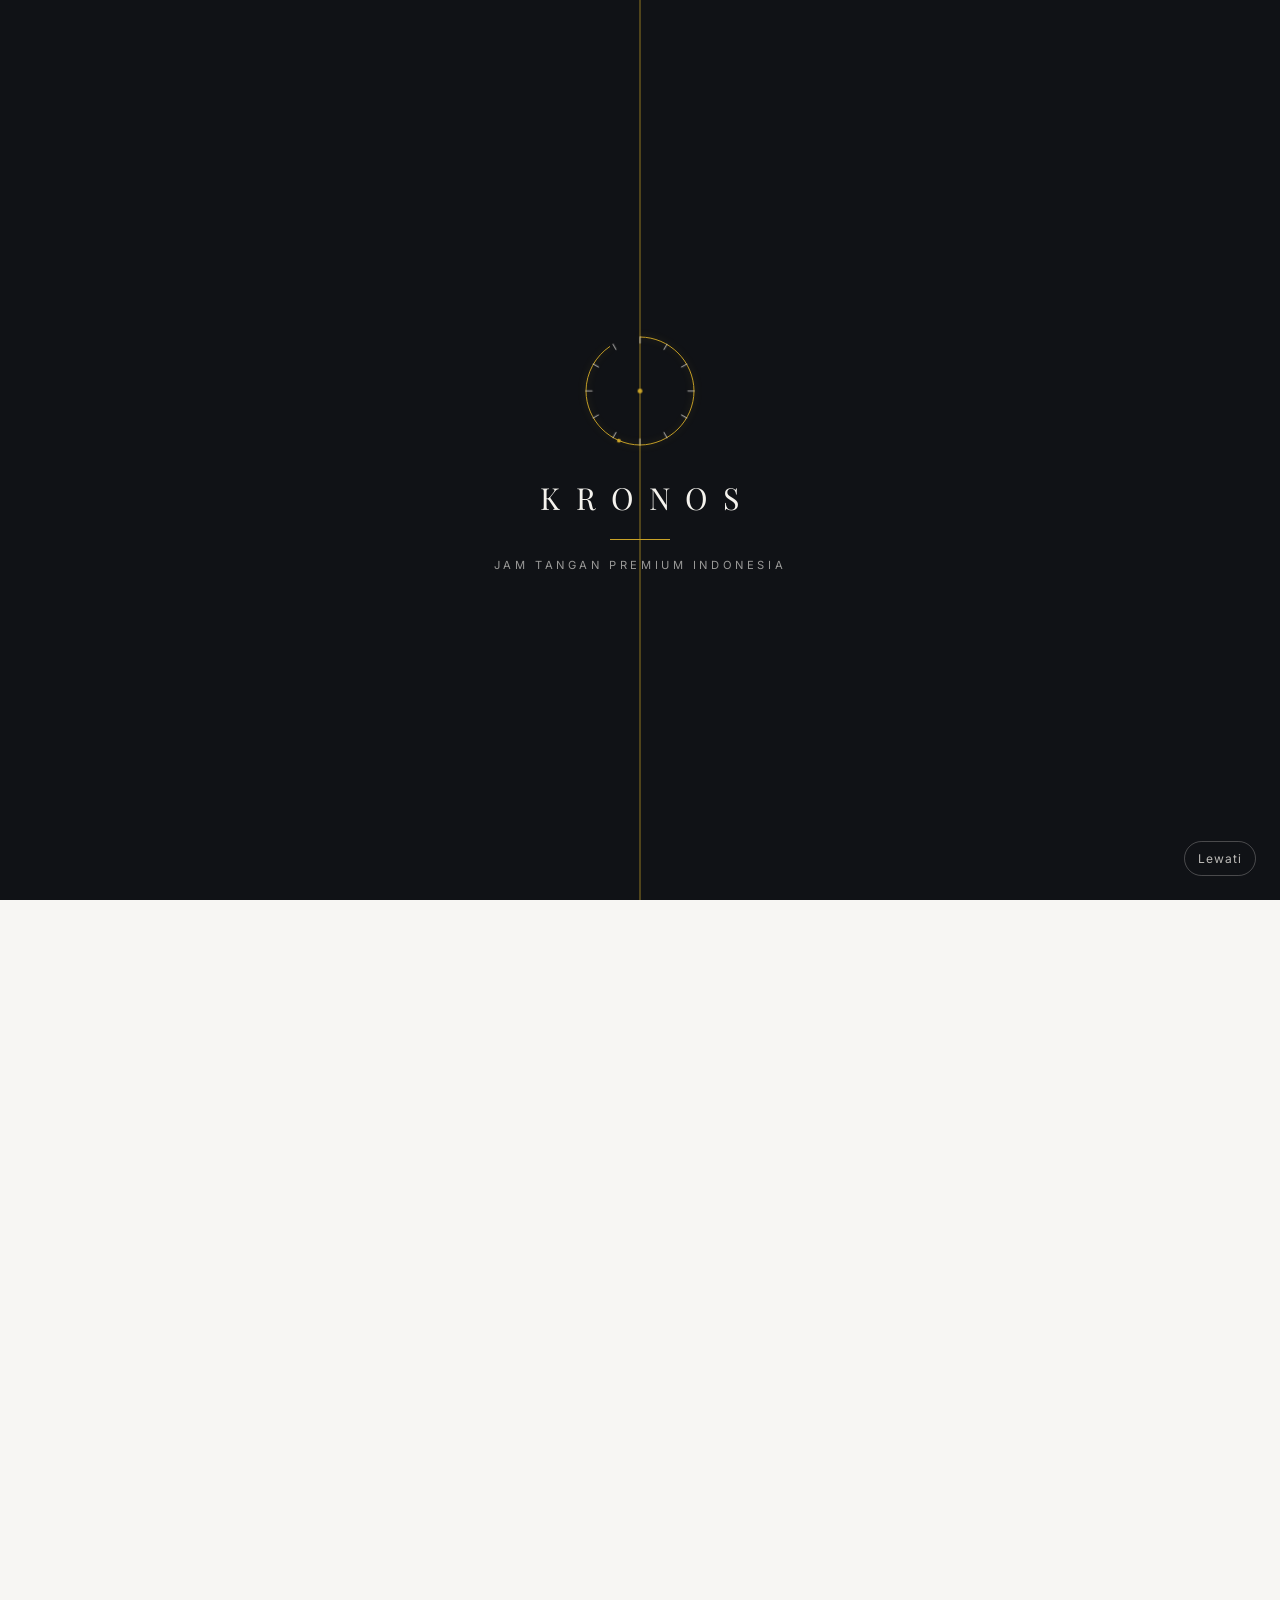
==== commit 5d025c58: "Add files via upload" ====
--- a/index.html
+++ b/index.html
@@ -20,6 +20,81 @@
 </head>
 <body>
 
+<div class="intro" id="intro" role="presentation" aria-hidden="true">
+  <div class="intro__sinar"></div>
+  <div class="intro__inti" id="introInti">
+    <svg class="intro__jam" viewBox="0 0 220 220" width="132" height="132" aria-hidden="true">
+      <!-- Bentuk luar: digambar sebagai berlian lalu bermorf jadi lingkaran bezel -->
+      <path class="intro__bentuk" id="introBentuk"
+        d="M110,20 C140,50 170,80 200,110 C170,140 140,170 110,200 C80,170 50,140 20,110 C50,80 80,50 110,20 Z">
+        <animate attributeName="d" begin="1.05s" dur="0.9s" fill="freeze"
+          calcMode="spline" keySplines="0.22 0.61 0.36 1"
+          values="M110,20 C140,50 170,80 200,110 C170,140 140,170 110,200 C80,170 50,140 20,110 C50,80 80,50 110,20 Z;
+                  M110,20 C159.7,20 200,60.3 200,110 C200,159.7 159.7,200 110,200 C60.3,200 20,159.7 20,110 C20,60.3 60.3,20 110,20 Z"/>
+      </path>
+
+      <!-- Titik keemasan yang mengorbit sepanjang bezel selagi termuat -->
+      <circle class="intro__orbit" r="3.2">
+        <animateMotion begin="0.3s" dur="2.6s" repeatCount="indefinite" rotate="auto"
+          path="M110,20 C159.7,20 200,60.3 200,110 C200,159.7 159.7,200 110,200 C60.3,200 20,159.7 20,110 C20,60.3 60.3,20 110,20 Z"/>
+      </circle>
+
+      <g class="intro__indeks">
+        <line transform="rotate(0 110 110)" x1="110" y1="20" x2="110" y2="30"/>
+        <line transform="rotate(30 110 110)" x1="110" y1="20" x2="110" y2="30"/>
+        <line transform="rotate(60 110 110)" x1="110" y1="20" x2="110" y2="30"/>
+        <line transform="rotate(90 110 110)" x1="110" y1="20" x2="110" y2="30"/>
+        <line transform="rotate(120 110 110)" x1="110" y1="20" x2="110" y2="30"/>
+        <line transform="rotate(150 110 110)" x1="110" y1="20" x2="110" y2="30"/>
+        <line transform="rotate(180 110 110)" x1="110" y1="20" x2="110" y2="30"/>
+        <line transform="rotate(210 110 110)" x1="110" y1="20" x2="110" y2="30"/>
+        <line transform="rotate(240 110 110)" x1="110" y1="20" x2="110" y2="30"/>
+        <line transform="rotate(270 110 110)" x1="110" y1="20" x2="110" y2="30"/>
+        <line transform="rotate(300 110 110)" x1="110" y1="20" x2="110" y2="30"/>
+        <line transform="rotate(330 110 110)" x1="110" y1="20" x2="110" y2="30"/>
+      </g>
+      <line class="intro__jarum intro__jarum--jam" x1="110" y1="110" x2="110" y2="72"/>
+      <line class="intro__jarum intro__jarum--menit" x1="110" y1="110" x2="110" y2="52"/>
+      <line class="intro__jarum intro__jarum--detik" x1="110" y1="118" x2="110" y2="44"/>
+      <circle class="intro__poros" cx="110" cy="110" r="4"/>
+    </svg>
+    <div class="intro__merek" aria-hidden="true">
+      <span class="intro__huruf" style="--i:0">K</span><span class="intro__huruf" style="--i:1">R</span><span class="intro__huruf" style="--i:2">O</span><span class="intro__huruf" style="--i:3">N</span><span class="intro__huruf" style="--i:4">O</span><span class="intro__huruf" style="--i:5">S</span>
+    </div>
+    <span class="intro__garis"></span>
+    <p class="intro__tagline">JAM TANGAN PREMIUM INDONESIA</p>
+  </div>
+  <button class="intro__lewati" id="introLewati" type="button">Lewati</button>
+  <div class="intro__tirai intro__tirai--kiri"></div>
+  <div class="intro__tirai intro__tirai--kanan"></div>
+</div>
+<script>
+(function () {
+  var intro = document.getElementById('intro');
+  if (!intro) return;
+  var sudahLihat = false;
+  try { sudahLihat = sessionStorage.getItem('kronosIntroDone') === '1'; } catch (e) {}
+  var kurangiGerak = window.matchMedia && window.matchMedia('(prefers-reduced-motion: reduce)').matches;
+  if (sudahLihat || kurangiGerak) {
+    intro.style.display = 'none';
+  } else {
+    document.documentElement.classList.add('intro-aktif');
+    try { sessionStorage.setItem('kronosIntroDone', '1'); } catch (e) {}
+    window.addEventListener('load', function () {
+      var inti = document.getElementById('introInti');
+      var logo = document.querySelector('.situs-header .logo');
+      if (!inti || !logo) return;
+      var rl = logo.getBoundingClientRect();
+      var ri = inti.getBoundingClientRect();
+      var dx = (rl.left + rl.width / 2) - (ri.left + ri.width / 2);
+      var dy = (rl.top + rl.height / 2) - (ri.top + ri.height / 2);
+      inti.style.setProperty('--tuju-x', dx + 'px');
+      inti.style.setProperty('--tuju-y', dy + 'px');
+    });
+  }
+})();
+</script>
+
 <a class="lewati" href="#konten">Lompat ke konten utama</a>
 
 <header class="situs-header">
@@ -46,7 +121,7 @@
     <div class="pembungkus hero__grid">
       <div class="hero__teks">
         <h1>Jam yang menemani, bukan sekadar menghitung waktu.</h1>
-        <p>Kronos merakit jam tangan dengan movement teruji, material yang jujur, dan proporsi yang nyaman dipakai seharian. Enam belas model, empat karakter, satu standar kualitas.</p>
+        <p>Kronos merakit jam tangan dengan movement teruji, material yang jujur, dan proporsi yang nyaman dipakai seharian. Tiga puluh dua model, empat karakter, satu standar kualitas.</p>
         <div class="hero__aksi">
           <a class="tombol tombol--utama" href="koleksi.html">Lihat koleksi</a>
           <a class="tombol tombol--garis" href="tentang.html">Tentang kami</a>
@@ -72,19 +147,19 @@
       </div>
       <div class="kategori-grid" data-reveal>
         <a class="kategori" href="koleksi.html?kategori=classic">
-          <img src="assets/img/kategori-classic.svg" alt="Jam tangan classic Kronos dengan angka Romawi" width="840" height="600" loading="lazy">
+          <span class="kategori__media reveal-gambar"><img src="assets/img/kategori-classic.svg" alt="Jam tangan classic Kronos dengan angka Romawi" width="840" height="600" loading="lazy"></span>
           <span class="kategori__label"><strong>Classic</strong><span>4 model</span></span>
         </a>
         <a class="kategori" href="koleksi.html?kategori=diver">
-          <img src="assets/img/kategori-diver.svg" alt="Jam tangan diver Kronos dengan bezel putar" width="840" height="600" loading="lazy">
+          <span class="kategori__media reveal-gambar"><img src="assets/img/kategori-diver.svg" alt="Jam tangan diver Kronos dengan bezel putar" width="840" height="600" loading="lazy"></span>
           <span class="kategori__label"><strong>Diver</strong><span>4 model</span></span>
         </a>
         <a class="kategori" href="koleksi.html?kategori=chronograph">
-          <img src="assets/img/kategori-chronograph.svg" alt="Jam tangan chronograph Kronos dengan tiga subdial" width="840" height="600" loading="lazy">
+          <span class="kategori__media reveal-gambar"><img src="assets/img/kategori-chronograph.svg" alt="Jam tangan chronograph Kronos dengan tiga subdial" width="840" height="600" loading="lazy"></span>
           <span class="kategori__label"><strong>Chronograph</strong><span>4 model</span></span>
         </a>
         <a class="kategori" href="koleksi.html?kategori=minimalist">
-          <img src="assets/img/kategori-minimalist.svg" alt="Jam tangan minimalist Kronos dengan dial polos" width="840" height="600" loading="lazy">
+          <span class="kategori__media reveal-gambar"><img src="assets/img/kategori-minimalist.svg" alt="Jam tangan minimalist Kronos dengan dial polos" width="840" height="600" loading="lazy"></span>
           <span class="kategori__label"><strong>Minimalist</strong><span>4 model</span></span>
         </a>
       </div>
--- a/css/style.css
+++ b/css/style.css
@@ -66,7 +66,10 @@
   /* Bayangan & transisi */
   --bayang-1: 0 1px 2px rgba(20, 22, 26, 0.05);
   --bayang-2: 0 10px 30px rgba(20, 22, 26, 0.09);
+  --bayang-emas: 0 18px 38px -12px rgba(201, 162, 39, 0.35), 0 10px 30px rgba(20, 22, 26, 0.12);
   --transisi: 0.25s ease;
+  --ease-mewah: cubic-bezier(0.16, 1, 0.3, 1);
+  --ease-lembut: cubic-bezier(0.22, 0.61, 0.36, 1);
 
   /* Layout */
   --lebar: 1240px;
@@ -273,6 +276,7 @@
    ========================================================================== */
 
 .tombol {
+  position: relative;
   display: inline-flex;
   align-items: center;
   justify-content: center;
@@ -286,8 +290,35 @@
   letter-spacing: 0.01em;
   cursor: pointer;
   text-align: center;
-  transition: background-color var(--transisi), color var(--transisi),
-    border-color var(--transisi), transform var(--transisi);
+  overflow: hidden;
+  isolation: isolate;
+  transition: background-color 0.35s var(--ease-lembut), color 0.35s var(--ease-lembut),
+    border-color 0.35s var(--ease-lembut), transform 0.35s var(--ease-mewah),
+    box-shadow 0.35s var(--ease-mewah);
+}
+
+.tombol::before {
+  content: "";
+  position: absolute;
+  inset: 0;
+  z-index: -1;
+  background: linear-gradient(115deg, transparent 20%, rgba(255, 255, 255, 0.35) 42%, transparent 64%);
+  transform: translateX(-120%);
+  transition: transform 0.7s var(--ease-mewah);
+}
+
+@media (hover: hover) {
+  .tombol:hover {
+    transform: translateY(-2px);
+  }
+
+  .tombol:hover::before {
+    transform: translateX(120%);
+  }
+}
+
+.tombol:active {
+  transform: translateY(0) scale(0.98);
 }
 
 .tombol--utama {
@@ -298,6 +329,7 @@
 .tombol--utama:hover {
   background: var(--c-brass-dark);
   color: #fff;
+  box-shadow: var(--bayang-emas);
 }
 
 .tombol--gelap {
@@ -662,18 +694,126 @@
 }
 
 /* ==========================================================================
-   8. ANIMASI REVEAL
+   8. ANIMASI REVEAL & MIKRO-INTERAKSI MEWAH
    ========================================================================== */
 
+/* --- Reveal dasar: naik + blur tipis, terasa lebih halus & premium --- */
 [data-reveal] {
   opacity: 0;
-  transform: translateY(14px);
-  transition: opacity 0.6s ease, transform 0.6s ease;
+  transform: translateY(26px) scale(0.985);
+  filter: blur(6px);
+  transition: opacity 0.9s var(--ease-mewah), transform 0.9s var(--ease-mewah),
+    filter 0.9s var(--ease-mewah);
+  will-change: opacity, transform, filter;
 }
 
 [data-reveal].tampil {
   opacity: 1;
   transform: none;
+  filter: blur(0);
+}
+
+/* Varian arah, dipasang lewat atribut data-reveal="kiri|kanan|zoom|garis" */
+[data-reveal="kiri"] { transform: translateX(-34px) scale(0.99); filter: blur(5px); }
+[data-reveal="kanan"] { transform: translateX(34px) scale(0.99); filter: blur(5px); }
+[data-reveal="zoom"] { transform: scale(0.92); filter: blur(4px); }
+[data-reveal="kiri"].tampil,
+[data-reveal="kanan"].tampil,
+[data-reveal="zoom"].tampil { transform: none; filter: blur(0); }
+
+/* --- Stagger otomatis untuk grid/daftar kartu --- */
+.kategori-grid > *,
+.grid-produk > *,
+.keunggulan > *,
+.info-daftar > li,
+.nilai > li,
+.linimasa > li,
+.proses > li,
+.statistik > li,
+.footer__grid > *,
+.akordeon__item {
+  transition-delay: calc(var(--stagger-i, 0) * 90ms);
+}
+
+/* --- Garis emas yang "menggambar diri" di bawah judul saat tampil --- */
+.kepala-bagian h2,
+.halaman-kepala h1 {
+  position: relative;
+  display: inline-block;
+}
+
+.kepala-bagian h2::after,
+.halaman-kepala h1::after {
+  content: "";
+  position: absolute;
+  left: 0;
+  bottom: -0.32em;
+  height: 2px;
+  width: 0;
+  background: linear-gradient(90deg, var(--c-brass), transparent);
+  transition: width 1s var(--ease-mewah) 0.15s;
+}
+
+[data-reveal].tampil .kepala-bagian h2::after,
+.kepala-bagian.tampil h2::after,
+.halaman-kepala.tampil h1::after {
+  width: 64px;
+}
+
+.halaman-kepala h1::after {
+  width: 0;
+  animation: garisJudulHalaman 1s var(--ease-mewah) 0.25s forwards;
+}
+
+@keyframes garisJudulHalaman {
+  to { width: 72px; }
+}
+
+/* --- Unveil gambar: tirai tipis tersingkap dari kiri ke kanan --- */
+.reveal-gambar {
+  position: relative;
+  overflow: hidden;
+}
+
+.reveal-gambar::after {
+  content: "";
+  position: absolute;
+  inset: 0;
+  background: linear-gradient(100deg, var(--c-bg) 48%, rgba(247, 246, 243, 0.35) 60%, transparent 72%);
+  transform: translateX(0);
+  transition: transform 1s var(--ease-mewah);
+  z-index: 2;
+  pointer-events: none;
+}
+
+.reveal-gambar img {
+  transition: transform 1.1s var(--ease-mewah);
+}
+
+[data-reveal] .reveal-gambar {
+  clip-path: inset(0 0 0 0);
+}
+
+[data-reveal]:not(.tampil) .reveal-gambar::after {
+  transform: translateX(0);
+}
+
+[data-reveal].tampil .reveal-gambar::after {
+  transform: translateX(101%);
+}
+
+[data-reveal]:not(.tampil) .reveal-gambar img {
+  transform: scale(1.12);
+}
+
+/* --- Halaman masuk dengan fade lembut setiap kali dibuka --- */
+#konten {
+  animation: kontenMasuk 0.7s var(--ease-mewah) both;
+}
+
+@keyframes kontenMasuk {
+  from { opacity: 0; transform: translateY(10px); }
+  to { opacity: 1; transform: none; }
 }
 
 @media (prefers-reduced-motion: reduce) {
@@ -691,6 +831,11 @@
   [data-reveal] {
     opacity: 1;
     transform: none;
+    filter: none;
+  }
+
+  .reveal-gambar::after {
+    display: none;
   }
 }
 
@@ -715,21 +860,25 @@
   order: -1;
   justify-self: center;
   width: min(100%, 420px);
+  animation: heroJamMasuk 1.2s var(--ease-mewah) 0.15s both;
 }
 
 .hero__jam img {
   width: 100%;
   border-radius: var(--r-lg) var(--r-lg) 0 0;
+  animation: heroMengambang 6s ease-in-out 1.4s infinite;
 }
 
 .hero h1 {
   color: #fff;
   margin-bottom: var(--s-4);
+  animation: heroTeksMasuk 0.9s var(--ease-mewah) 0.05s both;
 }
 
 .hero__teks p {
   color: #b9bcc2;
   max-width: 48ch;
+  animation: heroTeksMasuk 0.9s var(--ease-mewah) 0.2s both;
 }
 
 .hero__aksi {
@@ -737,6 +886,7 @@
   flex-wrap: wrap;
   gap: var(--s-3);
   margin-top: var(--s-5);
+  animation: heroTeksMasuk 0.9s var(--ease-mewah) 0.35s both;
 }
 
 .hero__fakta {
@@ -749,6 +899,26 @@
   list-style: none;
   padding-inline: 0;
   padding-bottom: 0;
+  animation: heroTeksMasuk 0.9s var(--ease-mewah) 0.5s both;
+}
+
+.hero__fakta li strong {
+  position: relative;
+}
+
+@keyframes heroTeksMasuk {
+  from { opacity: 0; transform: translateY(18px); filter: blur(4px); }
+  to { opacity: 1; transform: none; filter: blur(0); }
+}
+
+@keyframes heroJamMasuk {
+  from { opacity: 0; transform: translateY(24px) scale(0.96); filter: blur(8px); }
+  to { opacity: 1; transform: none; filter: blur(0); }
+}
+
+@keyframes heroMengambang {
+  0%, 100% { transform: translateY(0); }
+  50% { transform: translateY(-10px); }
 }
 
 .hero__fakta strong {
@@ -801,13 +971,18 @@
   border-radius: var(--r-md);
   overflow: hidden;
   background: var(--c-surface-alt);
-  transition: transform var(--transisi), box-shadow var(--transisi);
+  transition: transform 0.5s var(--ease-mewah), box-shadow 0.5s var(--ease-mewah);
+}
+
+.kategori__media {
+  display: block;
 }
 
 .kategori img {
   width: 100%;
   aspect-ratio: 4 / 3;
   object-fit: cover;
+  display: block;
 }
 
 .kategori__label {
@@ -832,8 +1007,31 @@
 
 @media (hover: hover) {
   .kategori:hover {
-    transform: translateY(-4px);
-    box-shadow: var(--bayang-2);
+    transform: translateY(-6px);
+    box-shadow: var(--bayang-emas);
+  }
+
+  .kategori:hover img {
+    transform: scale(1.07);
+  }
+
+  .kategori__label strong {
+    position: relative;
+  }
+
+  .kategori__label strong::after {
+    content: "";
+    position: absolute;
+    left: 0;
+    bottom: -3px;
+    width: 0;
+    height: 1px;
+    background: var(--c-brass);
+    transition: width 0.4s var(--ease-mewah);
+  }
+
+  .kategori:hover .kategori__label strong::after {
+    width: 100%;
   }
 }
 
@@ -870,14 +1068,19 @@
   overflow: hidden;
   background: var(--c-surface-alt);
   aspect-ratio: 1 / 1;
-  transition: transform var(--transisi), box-shadow var(--transisi);
+  transition: transform 0.5s var(--ease-mewah), box-shadow 0.5s var(--ease-mewah);
 }
 
 .kartu__gambar img {
   width: 100%;
   height: 100%;
   object-fit: cover;
-  transition: transform 0.45s ease;
+  transition: transform 0.6s var(--ease-mewah);
+}
+
+.kartu__nama {
+  position: relative;
+  transition: color var(--transisi);
 }
 
 .kartu__stok {
@@ -923,12 +1126,16 @@
 
 @media (hover: hover) {
   .kartu:hover .kartu__gambar {
-    transform: translateY(-4px);
-    box-shadow: var(--bayang-2);
+    transform: translateY(-6px);
+    box-shadow: var(--bayang-emas);
   }
 
   .kartu:hover .kartu__gambar img {
-    transform: scale(1.06);
+    transform: scale(1.08);
+  }
+
+  .kartu:hover .kartu__nama {
+    color: var(--c-brass-dark);
   }
 }
 
@@ -1142,6 +1349,23 @@
   padding-block: var(--s-6) var(--s-5);
 }
 
+.halaman-kepala .remah {
+  animation: heroTeksMasukGelap 0.7s var(--ease-mewah) 0s both;
+}
+
+.halaman-kepala h1 {
+  animation: heroTeksMasukGelap 0.8s var(--ease-mewah) 0.08s both;
+}
+
+.halaman-kepala .lede {
+  animation: heroTeksMasukGelap 0.8s var(--ease-mewah) 0.2s both;
+}
+
+@keyframes heroTeksMasukGelap {
+  from { opacity: 0; transform: translateY(16px); filter: blur(4px); }
+  to { opacity: 1; transform: none; filter: blur(0); }
+}
+
 .remah {
   font-size: 0.8125rem;
   color: var(--c-muted);
@@ -1275,11 +1499,33 @@
   padding-bottom: var(--s-8);
 }
 
+.galeri {
+  animation: heroJamMasuk 0.9s var(--ease-mewah) 0.1s both;
+}
+
+.produk__info > * {
+  animation: heroTeksMasukGelap 0.8s var(--ease-mewah) both;
+}
+
+.produk__info > *:nth-child(1) { animation-delay: 0.15s; }
+.produk__info > *:nth-child(2) { animation-delay: 0.22s; }
+.produk__info > *:nth-child(3) { animation-delay: 0.29s; }
+.produk__info > *:nth-child(4) { animation-delay: 0.36s; }
+.produk__info > *:nth-child(5) { animation-delay: 0.43s; }
+.produk__info > *:nth-child(n+6) { animation-delay: 0.5s; }
+
 .galeri__utama {
   border-radius: var(--r-lg);
   overflow: hidden;
   background: var(--c-surface-alt);
   aspect-ratio: 1 / 1;
+  transition: box-shadow 0.5s var(--ease-mewah);
+}
+
+@media (hover: hover) {
+  .galeri__utama:hover {
+    box-shadow: var(--bayang-emas);
+  }
 }
 
 .galeri__utama img,
@@ -1558,6 +1804,31 @@
   padding-block: var(--s-9);
 }
 
+.pesan-kosong .pembungkus > * {
+  animation: heroTeksMasukGelap 0.8s var(--ease-mewah) both;
+}
+
+.pesan-kosong .pembungkus > *:nth-child(1) { animation-delay: 0.05s; }
+.pesan-kosong .pembungkus > *:nth-child(2) { animation-delay: 0.16s; }
+.pesan-kosong .pembungkus > *:nth-child(3) { animation-delay: 0.27s; }
+
+.judul-besar {
+  position: relative;
+  display: inline-block;
+}
+
+.judul-besar::after {
+  content: "";
+  position: absolute;
+  left: 50%;
+  bottom: -0.28em;
+  width: 0;
+  height: 2px;
+  background: linear-gradient(90deg, transparent, var(--c-brass), transparent);
+  transform: translateX(-50%);
+  animation: garisJudulHalaman 1s var(--ease-mewah) 0.5s forwards;
+}
+
 @media (min-width: 900px) {
   .produk {
     grid-template-columns: 1.05fr 1fr;
@@ -1914,3 +2185,301 @@
     --lebar: 1320px;
   }
 }
+
+/* ==========================================================================
+   18. ANIMASI PEMBUKA (INTRO)
+   ========================================================================== */
+
+html.intro-aktif,
+html.intro-aktif body {
+  overflow: hidden;
+  height: 100%;
+}
+
+.intro {
+  position: fixed;
+  inset: 0;
+  z-index: 9999;
+  display: flex;
+  align-items: center;
+  justify-content: center;
+  background: radial-gradient(circle at 50% 42%, #1c1f26 0%, #101216 62%, #0a0b0d 100%);
+  overflow: hidden;
+}
+
+.intro__sinar {
+  position: absolute;
+  width: 640px;
+  height: 640px;
+  border-radius: 50%;
+  background: radial-gradient(circle, rgba(201, 162, 39, 0.16) 0%, rgba(201, 162, 39, 0) 68%);
+  animation: introSinar 2.6s ease-out infinite;
+}
+
+.intro__inti {
+  position: relative;
+  z-index: 2;
+  display: flex;
+  flex-direction: column;
+  align-items: center;
+  gap: var(--s-4);
+  opacity: 0;
+  animation: introIntiMasuk 0.7s ease-out 0.05s forwards;
+}
+
+.intro__jam {
+  overflow: visible;
+}
+
+/* --- Bentuk artistik: berlian digambar garis-per-garis lalu bermorf jadi bezel bundar --- */
+.intro__bentuk {
+  fill: none;
+  stroke: var(--c-brass);
+  stroke-width: 1.6;
+  stroke-linejoin: round;
+  stroke-dasharray: 510;
+  stroke-dashoffset: 510;
+  filter: drop-shadow(0 0 6px rgba(201, 162, 39, 0.35));
+  animation: introGambarBentuk 1.05s var(--ease-mewah) 0.3s forwards;
+}
+
+.intro__orbit {
+  fill: var(--c-brass);
+  opacity: 0;
+  animation: introOrbitMuncul 0.4s ease-out 1.3s forwards;
+}
+
+.intro__indeks line {
+  stroke: rgba(245, 243, 238, 0.55);
+  stroke-width: 2;
+  stroke-linecap: round;
+  opacity: 0;
+  animation: introIndeks 0.4s ease-out forwards;
+}
+
+.intro__indeks line:nth-child(1) { animation-delay: 2.05s; }
+.intro__indeks line:nth-child(2) { animation-delay: 2.08s; }
+.intro__indeks line:nth-child(3) { animation-delay: 2.11s; }
+.intro__indeks line:nth-child(4) { animation-delay: 2.14s; }
+.intro__indeks line:nth-child(5) { animation-delay: 2.17s; }
+.intro__indeks line:nth-child(6) { animation-delay: 2.20s; }
+.intro__indeks line:nth-child(7) { animation-delay: 2.23s; }
+.intro__indeks line:nth-child(8) { animation-delay: 2.26s; }
+.intro__indeks line:nth-child(9) { animation-delay: 2.29s; }
+.intro__indeks line:nth-child(10) { animation-delay: 2.32s; }
+.intro__indeks line:nth-child(11) { animation-delay: 2.35s; }
+.intro__indeks line:nth-child(12) { animation-delay: 2.38s; }
+
+.intro__jarum {
+  stroke-linecap: round;
+  transform-origin: 110px 110px;
+  opacity: 0;
+}
+
+.intro__jarum--jam {
+  stroke: #f5f3ee;
+  stroke-width: 4;
+  transform: rotate(-160deg);
+  animation: introJarumJam 0.9s var(--ease-mewah) 2.45s forwards;
+}
+
+.intro__jarum--menit {
+  stroke: #f5f3ee;
+  stroke-width: 3;
+  transform: rotate(120deg);
+  animation: introJarumMenit 0.9s var(--ease-mewah) 2.55s forwards;
+}
+
+.intro__jarum--detik {
+  stroke: var(--c-brass);
+  stroke-width: 1.4;
+  transform: rotate(0deg);
+  animation: introJarumDetik 1.2s cubic-bezier(0.45, 0, 0.2, 1) 2.65s forwards;
+}
+
+.intro__poros {
+  fill: var(--c-brass);
+  opacity: 0;
+  animation: introOrbitMuncul 0.3s ease-out 2.45s forwards;
+}
+
+.intro__merek {
+  display: flex;
+  font-family: var(--f-judul);
+  font-size: 1.9rem;
+  letter-spacing: 0.5em;
+  color: #f5f3ee;
+  margin-inline-start: 0.5em;
+}
+
+.intro__huruf {
+  display: inline-block;
+  opacity: 0;
+  transform: translateY(14px);
+  animation: introHuruf 0.55s var(--ease-lembut) forwards;
+  animation-delay: calc(2.85s + (var(--i) * 0.08s));
+}
+
+.intro__garis {
+  display: block;
+  width: 0;
+  height: 1px;
+  background: var(--c-brass);
+  animation: introGaris 0.6s ease-out 3.45s forwards;
+}
+
+.intro__tagline {
+  margin: 0;
+  font-family: var(--f-teks);
+  font-size: 0.7rem;
+  letter-spacing: 0.32em;
+  color: rgba(245, 243, 238, 0.6);
+  opacity: 0;
+  animation: introTagline 0.6s ease-out 3.65s forwards;
+}
+
+.intro__lewati {
+  position: absolute;
+  right: var(--s-5);
+  bottom: var(--s-5);
+  z-index: 3;
+  padding: 0.55em 1.1em;
+  background: transparent;
+  border: 1px solid rgba(245, 243, 238, 0.25);
+  border-radius: var(--r-pil);
+  color: rgba(245, 243, 238, 0.75);
+  font-family: var(--f-teks);
+  font-size: 0.75rem;
+  letter-spacing: 0.08em;
+  cursor: pointer;
+  opacity: 0;
+  animation: introTagline 0.6s ease-out 0.7s forwards;
+  transition: border-color var(--transisi), color var(--transisi), transform var(--transisi);
+}
+
+.intro__lewati:hover,
+.intro__lewati:focus-visible {
+  border-color: var(--c-brass);
+  color: #f5f3ee;
+  transform: translateY(-2px);
+}
+
+.intro__tirai {
+  position: absolute;
+  top: 0;
+  bottom: 0;
+  width: 50%;
+  background: #101216;
+  z-index: 1;
+}
+
+.intro__tirai--kiri {
+  left: 0;
+  border-right: 1px solid rgba(201, 162, 39, 0.35);
+}
+
+.intro__tirai--kanan {
+  right: 0;
+  border-left: 1px solid rgba(201, 162, 39, 0.35);
+}
+
+/* Status keluar, dipicu lewat JS setelah jeda atau saat tombol lewati ditekan.
+   Emblem menyusut dan melayang menuju posisi logo di header (--tuju-x/--tuju-y
+   dihitung lewat JS) sehingga transisi terasa menyambung, bukan sekadar hilang. */
+.intro--keluar .intro__inti {
+  --tuju-x: 0px;
+  --tuju-y: -10px;
+  animation: introIntiKeluar 0.6s var(--ease-mewah) forwards;
+}
+
+.intro--keluar .intro__lewati {
+  animation: introIntiKeluar 0.3s ease-in forwards;
+}
+
+.intro--keluar .intro__tirai--kiri {
+  animation: introTiraiKiri 0.9s cubic-bezier(0.76, 0, 0.24, 1) 0.25s forwards;
+}
+
+.intro--keluar .intro__tirai--kanan {
+  animation: introTiraiKanan 0.9s cubic-bezier(0.76, 0, 0.24, 1) 0.25s forwards;
+}
+
+@keyframes introSinar {
+  0%, 100% { transform: scale(0.94); opacity: 0.7; }
+  50% { transform: scale(1.05); opacity: 1; }
+}
+
+@keyframes introIntiMasuk {
+  from { opacity: 0; transform: translateY(10px); }
+  to { opacity: 1; transform: translateY(0); }
+}
+
+@keyframes introGambarBentuk {
+  to { stroke-dashoffset: 0; }
+}
+
+@keyframes introOrbitMuncul {
+  to { opacity: 1; }
+}
+
+@keyframes introIndeks {
+  to { opacity: 1; }
+}
+
+@keyframes introJarumJam {
+  to { transform: rotate(-60deg); }
+}
+
+@keyframes introJarumMenit {
+  to { transform: rotate(60deg); }
+}
+
+@keyframes introJarumDetik {
+  to { transform: rotate(360deg); }
+}
+
+@keyframes introHuruf {
+  to { opacity: 1; transform: translateY(0); }
+}
+
+@keyframes introGaris {
+  to { width: 60px; }
+}
+
+@keyframes introTagline {
+  to { opacity: 1; }
+}
+
+@keyframes introIntiKeluar {
+  to {
+    opacity: 0;
+    transform: translate(var(--tuju-x), var(--tuju-y)) scale(0.22);
+    filter: blur(2px);
+  }
+}
+
+@keyframes introTiraiKiri {
+  to { transform: translateX(-100%); }
+}
+
+@keyframes introTiraiKanan {
+  to { transform: translateX(100%); }
+}
+
+@media (max-width: 480px) {
+  .intro__jam {
+    width: 104px;
+    height: 104px;
+  }
+
+  .intro__merek {
+    font-size: 1.4rem;
+    letter-spacing: 0.36em;
+  }
+}
+
+@media (prefers-reduced-motion: reduce) {
+  .intro {
+    display: none !important;
+  }
+}
